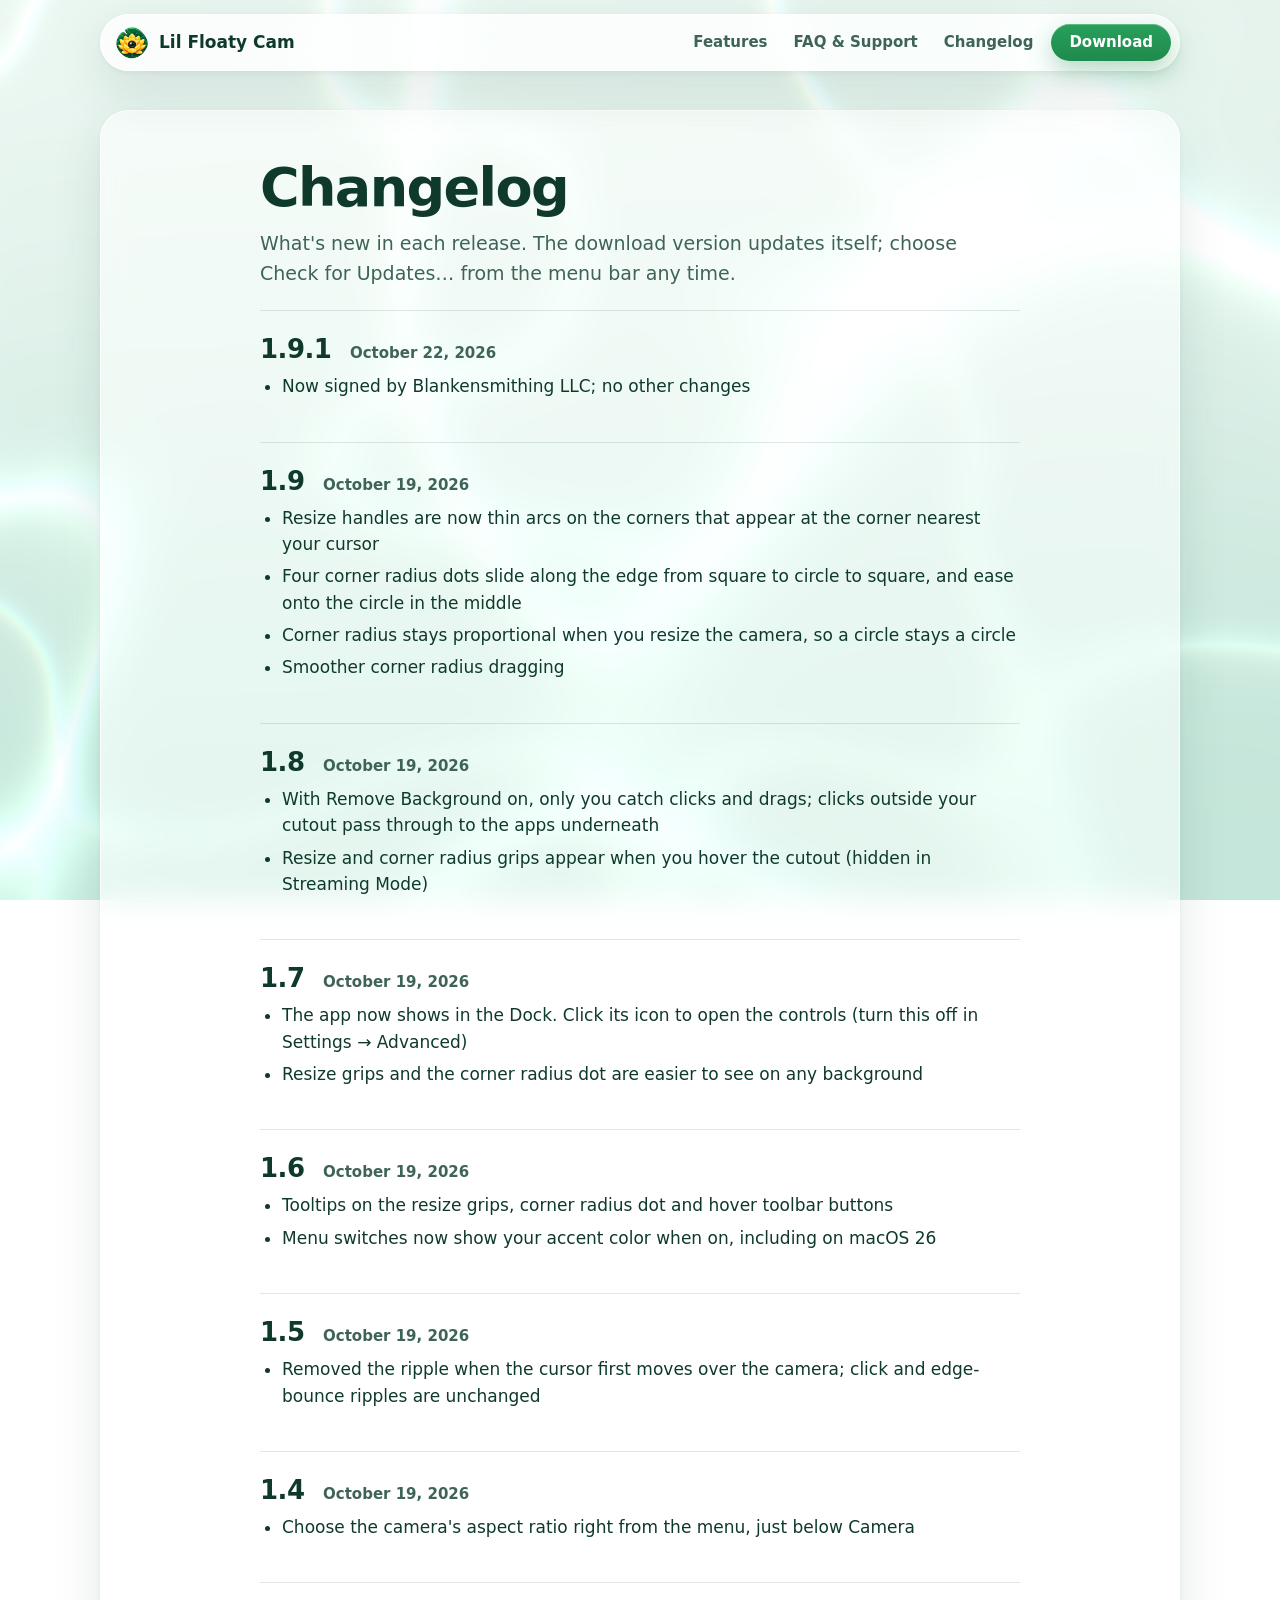
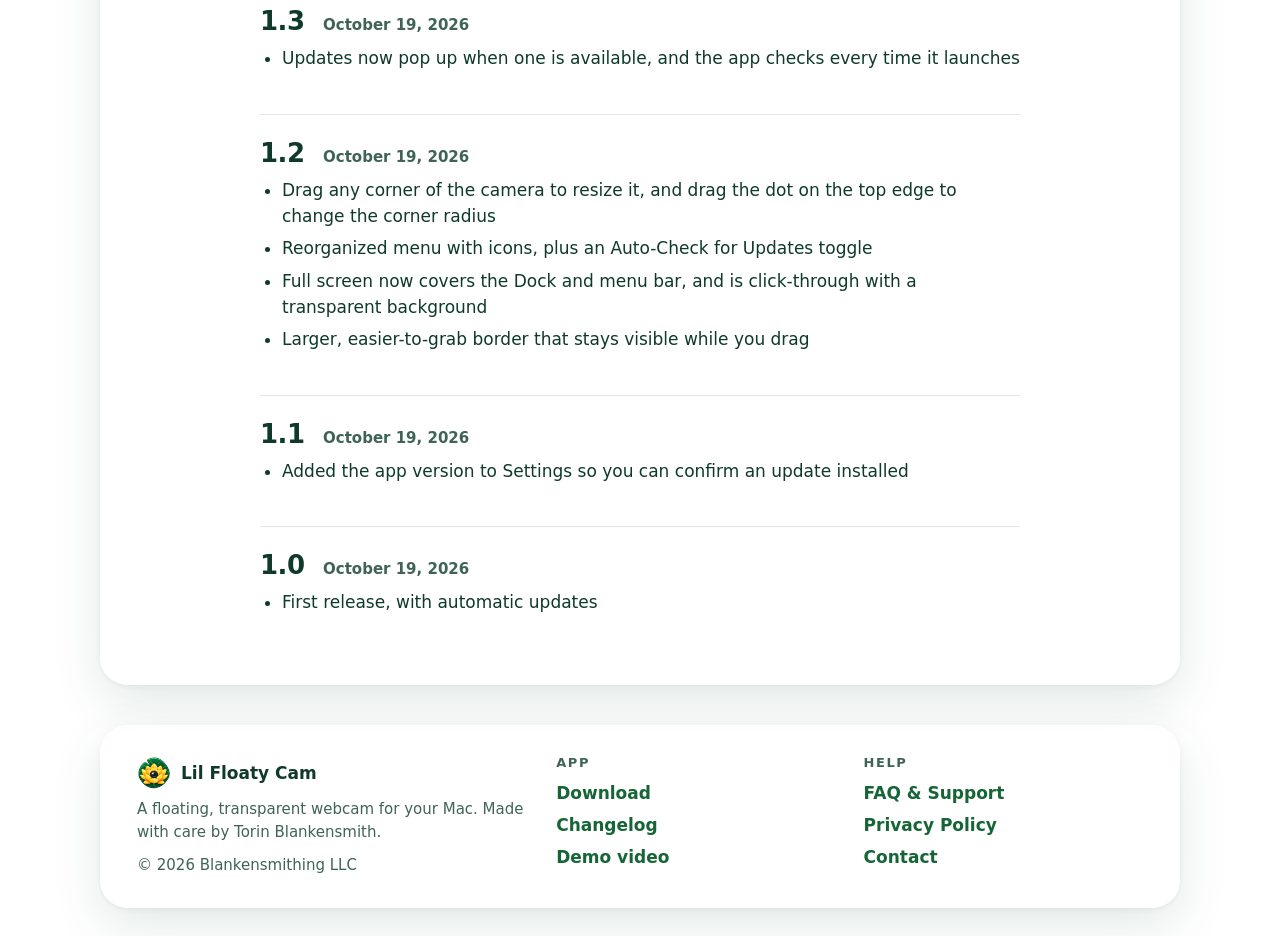
==== changelog/index.html @ 4c892b94 "Use the app icon as the favicon at every size, including a root favicon.ico" ====
<!doctype html>
<html lang="en">
<head>
<meta charset="utf-8">
<meta name="viewport" content="width=device-width, initial-scale=1, viewport-fit=cover">
<title>Changelog · Lil Floaty Cam</title>
<meta name="description" content="What's new in each Lil Floaty Cam release, the floating webcam with background removal for Mac.">
<link rel="canonical" href="https://lilfloatycam.com/changelog/">
<meta name="theme-color" content="#eef8f3">
<meta property="og:type" content="website">
<meta property="og:site_name" content="Lil Floaty Cam">
<meta property="og:title" content="Changelog · Lil Floaty Cam">
<meta property="og:description" content="What's new in each Lil Floaty Cam release, the floating webcam with background removal for Mac.">
<meta property="og:url" content="https://lilfloatycam.com/changelog/">
<meta property="og:image" content="https://lilfloatycam.com/assets/img/og.jpg">
<meta name="twitter:card" content="summary_large_image">
<link rel="icon" href="/favicon.ico" sizes="48x48">
<link rel="icon" type="image/png" sizes="32x32" href="../assets/img/favicon-32.png">
<link rel="icon" type="image/png" sizes="64x64" href="../assets/img/favicon-64.png">
<link rel="icon" type="image/png" sizes="192x192" href="../assets/img/icon-192.png">
<link rel="apple-touch-icon" href="../assets/img/apple-touch-icon.png">
<link rel="stylesheet" href="../assets/site.css">
</head>
<body>
<a class="skip" href="#main">Skip to content</a>
<header class="nav">
  <a class="brand" href="../" aria-label="Lil Floaty Cam home"><img draggable="false" src="../assets/img/icon-512.webp" alt="" width="34" height="34">Lil Floaty Cam</a>
  <nav class="nav-links" aria-label="Main">
    <a href="../#features">Features</a>
    <a href="../support/">FAQ &amp; Support</a>
    <a href="../changelog/">Changelog</a>
  </nav>
  <a class="btn btn-primary" href="https://www.patreon.com/blankensmithing/posts/lil-floaty-cam-174189269">Download</a>
</header>
<main id="main" class="content doc">
<article class="panel">
<h1>Changelog</h1>
<p class="lede">What's new in each release. The download version updates itself; choose Check for Updates… from the menu bar any time.</p>
<section><h2>1.9.1 <span>October 22, 2026</span></h2><ul><li>Now signed by Blankensmithing LLC; no other changes</li></ul></section>
<section><h2>1.9 <span>October 19, 2026</span></h2><ul><li>Resize handles are now thin arcs on the corners that appear at the corner nearest your cursor</li><li>Four corner radius dots slide along the edge from square to circle to square, and ease onto the circle in the middle</li><li>Corner radius stays proportional when you resize the camera, so a circle stays a circle</li><li>Smoother corner radius dragging</li></ul></section>
<section><h2>1.8 <span>October 19, 2026</span></h2><ul><li>With Remove Background on, only you catch clicks and drags; clicks outside your cutout pass through to the apps underneath</li><li>Resize and corner radius grips appear when you hover the cutout (hidden in Streaming Mode)</li></ul></section>
<section><h2>1.7 <span>October 19, 2026</span></h2><ul><li>The app now shows in the Dock. Click its icon to open the controls (turn this off in Settings → Advanced)</li><li>Resize grips and the corner radius dot are easier to see on any background</li></ul></section>
<section><h2>1.6 <span>October 19, 2026</span></h2><ul><li>Tooltips on the resize grips, corner radius dot and hover toolbar buttons</li><li>Menu switches now show your accent color when on, including on macOS 26</li></ul></section>
<section><h2>1.5 <span>October 19, 2026</span></h2><ul><li>Removed the ripple when the cursor first moves over the camera; click and edge-bounce ripples are unchanged</li></ul></section>
<section><h2>1.4 <span>October 19, 2026</span></h2><ul><li>Choose the camera&#x27;s aspect ratio right from the menu, just below Camera</li></ul></section>
<section><h2>1.3 <span>October 19, 2026</span></h2><ul><li>Updates now pop up when one is available, and the app checks every time it launches</li></ul></section>
<section><h2>1.2 <span>October 19, 2026</span></h2><ul><li>Drag any corner of the camera to resize it, and drag the dot on the top edge to change the corner radius</li><li>Reorganized menu with icons, plus an Auto-Check for Updates toggle</li><li>Full screen now covers the Dock and menu bar, and is click-through with a transparent background</li><li>Larger, easier-to-grab border that stays visible while you drag</li></ul></section>
<section><h2>1.1 <span>October 19, 2026</span></h2><ul><li>Added the app version to Settings so you can confirm an update installed</li></ul></section>
<section><h2>1.0 <span>October 19, 2026</span></h2><ul><li>First release, with automatic updates</li></ul></section>
</article>
</main>
<footer class="footer">
  <div class="panel footer-inner">
    <div>
      <a class="brand" href="../"><img draggable="false" src="../assets/img/icon-512.webp" alt="" width="34" height="34" loading="lazy">Lil Floaty Cam</a>
      <p>A floating, transparent webcam for your Mac. Made with care by Torin Blankensmith.</p>
      <p style="margin-top:10px">© 2026 Blankensmithing LLC</p>
    </div>
    <div>
      <h3>App</h3>
      <ul>
        <li><a href="https://www.patreon.com/blankensmithing/posts/lil-floaty-cam-174189269">Download</a></li>
        <li><a href="../changelog/">Changelog</a></li>
        <li><a href="https://www.youtube.com/watch?v=YaUiPEDGeIY">Demo video</a></li>
      </ul>
    </div>
    <div>
      <h3>Help</h3>
      <ul>
        <li><a href="../support/">FAQ &amp; Support</a></li>
        <li><a href="../privacy/">Privacy Policy</a></li>
        <li><a href="mailto:torin.blankensmith@gmail.com?subject=Lil%20Floaty%20Cam">Contact</a></li>
      </ul>
    </div>
  </div>
</footer>
<script src="../assets/water.js" defer></script>
</body>
</html>
---- assets/site.css ----
/* Lil Floaty Cam: a calm pond with lily pads. Shared by every page. */

:root {
  --ink: #0f3a2b;
  --ink-soft: #3f6457;
  --leaf: #1f8a4c;
  --leaf-deep: #156536;
  --lotus: #ffcc3d;
  --lotus-deep: #f5a524;
  --water-top: #eef8f3;
  --water-bottom: #cde9de;
  --glass: rgba(255, 255, 255, 0.58);
  --glass-strong: rgba(255, 255, 255, 0.78);
  --glass-line: rgba(255, 255, 255, 0.85);
  --shadow: 0 18px 50px rgba(18, 82, 60, 0.12), 0 2px 6px rgba(18, 82, 60, 0.06);
  --radius: 28px;
  --container: min(1080px, 100% - 40px);   /* Every block lines up to this width */
  --measure: 760px;                        /* Comfortable reading width for long text */
  --font: ui-rounded, "SF Pro Rounded", -apple-system, BlinkMacSystemFont, "Segoe UI", system-ui, sans-serif;
  color-scheme: light;
}

* { box-sizing: border-box; }

html {
  scroll-behavior: smooth;
  -webkit-text-size-adjust: 100%;
}

body {
  margin: 0;
  min-height: 100vh;
  color: var(--ink);
  font: 17px/1.55 var(--font);
  background: linear-gradient(180deg, var(--water-top), var(--water-bottom)) fixed;
  -webkit-font-smoothing: antialiased;
  overflow-x: hidden;
}

body.dragging, body.dragging * { cursor: grabbing !important; user-select: none !important; }
body.over-pad { cursor: grab; }

a { color: var(--leaf-deep); text-underline-offset: 3px; }
a:hover { color: var(--leaf); }
img { max-width: 100%; display: block; -webkit-user-drag: none; user-select: none; -webkit-touch-callout: none; }

:focus-visible { outline: 3px solid var(--lotus-deep); outline-offset: 3px; border-radius: 8px; }

.skip {
  position: absolute; left: 12px; top: -60px; z-index: 100;
  background: var(--ink); color: #fff; padding: 8px 14px; border-radius: 10px;
}
.skip:focus { top: 12px; }

/* ---------- Water layers ---------- */

.water {
  position: fixed; inset: 0; width: 100%; height: 100%;
  pointer-events: none;
}
#water-pond { z-index: 0; }
#water-surface { z-index: 60; }

#pads { position: absolute; top: 0; left: 0; width: 100%; z-index: 1; pointer-events: none; overflow: hidden; }
.pad {
  position: absolute; left: 0; top: 0;
  will-change: transform;
}
.pad img { width: 100%; height: 100%; display: block; }

.content { position: relative; z-index: 2; }

/* ---------- Nav ---------- */

.nav {
  position: fixed; top: 14px; left: 50%; transform: translateX(-50%);
  z-index: 50;
  display: flex; align-items: center; gap: 6px;
  width: var(--container);
  padding: 8px 8px 8px 14px;
  background: var(--glass-strong);
  border: 1px solid var(--glass-line);
  border-radius: 999px;
  box-shadow: var(--shadow);
  -webkit-backdrop-filter: blur(16px) saturate(1.3);
  backdrop-filter: blur(16px) saturate(1.3);
}
.brand {
  display: flex; align-items: center; gap: 10px;
  font-weight: 800; font-size: 17px; color: var(--ink); text-decoration: none;
  margin-right: auto;
}
.brand img { width: 34px; height: 34px; }
.nav-links { display: flex; gap: 2px; }
.nav-links a {
  color: var(--ink-soft); text-decoration: none; font-weight: 600; font-size: 15px;
  padding: 8px 12px; border-radius: 999px;
}
.nav-links a:hover { background: rgba(31, 138, 76, 0.1); color: var(--ink); }
.nav .btn { padding: 10px 18px; font-size: 15px; }
@media (max-width: 720px) { .nav-links { display: none; } }

/* ---------- Buttons ---------- */

.btn {
  display: inline-flex; align-items: center; justify-content: center; gap: 10px;
  padding: 16px 28px;
  border-radius: 999px;
  font: 700 18px/1.1 var(--font);
  text-decoration: none;
  border: 0; cursor: pointer;
  white-space: nowrap;
  transition: transform 0.15s ease, box-shadow 0.15s ease, background 0.15s ease;
}
.btn svg { width: 20px; height: 20px; flex: none; }
.btn-primary {
  color: #fff;
  background: linear-gradient(180deg, #27a05a, var(--leaf));
  box-shadow: 0 10px 24px rgba(31, 138, 76, 0.32), inset 0 1px 0 rgba(255, 255, 255, 0.25);
}
.btn-primary:hover { color: #fff; transform: translateY(-2px); box-shadow: 0 14px 30px rgba(31, 138, 76, 0.38), inset 0 1px 0 rgba(255, 255, 255, 0.25); }
.btn-primary:active { transform: translateY(0); }
.btn-ghost {
  color: var(--ink);
  background: var(--glass-strong);
  border: 1px solid var(--glass-line);
  box-shadow: 0 6px 18px rgba(18, 82, 60, 0.08);
}
.btn-ghost:hover { color: var(--ink); transform: translateY(-2px); }
@media (max-width: 420px) { .cta-row .btn { width: 100%; padding: 15px 20px; font-size: 17px; } .hero-card { padding-left: 18px; padding-right: 18px; } }
.price { font-weight: 600; opacity: 0.85; padding-left: 10px; border-left: 1px solid rgba(255, 255, 255, 0.45); }

/* ---------- Pages (full-height sections) ---------- */

.page {
  min-height: 100vh;
  min-height: 100svh;
  display: flex; flex-direction: column; justify-content: center; align-items: center;
  padding: 110px 20px 70px;
}
.wrap { width: min(1080px, 100%); }
.page > .panel, .page > .video { width: min(1080px, 100%); }
.panel {
  background: var(--glass);
  border: 1px solid var(--glass-line);
  border-radius: var(--radius);
  box-shadow: var(--shadow);
  -webkit-backdrop-filter: blur(14px) saturate(1.25);
  backdrop-filter: blur(14px) saturate(1.25);
}

.eyebrow {
  display: inline-block;
  font-size: 13px; font-weight: 800; letter-spacing: 0.14em; text-transform: uppercase;
  color: var(--leaf-deep);
  background: rgba(255, 255, 255, 0.82);
  border: 1px solid rgba(31, 138, 76, 0.22);
  box-shadow: 0 4px 12px rgba(18, 82, 60, 0.08);
  padding: 8px 22px 8px calc(22px + 0.14em); border-radius: 999px;
  margin: 0 0 16px;
}
h1, h2, h3, .tagline, summary { text-wrap: balance; }
p, li { text-wrap: pretty; }
h1, h2, h3 { line-height: 1.08; letter-spacing: -0.02em; margin: 0; }
h2 { font-size: clamp(34px, 5vw, 56px); font-weight: 800; }
h3 { font-size: 22px; font-weight: 750; letter-spacing: -0.01em; }
.section-head { text-align: center; max-width: 760px; margin: 0 auto 44px; }
.section-head p { font-size: 20px; color: var(--ink-soft); margin: 16px 0 0; }
.section-head .eyebrow { font-size: 13px; color: var(--leaf-deep); margin: 0 0 22px; }

/* ---------- Hero ---------- */

.hero { padding-top: 104px; gap: 34px; }
.hero-card { text-align: center; padding: 34px clamp(20px, 5vw, 56px) 30px; }
.hero .lede { text-align: left; max-width: 700px; }
.hero-icon {
  width: 112px; height: 112px; margin: 0 auto 14px;
  cursor: pointer;
  animation: bob 5s ease-in-out infinite;
  filter: drop-shadow(0 12px 16px rgba(12, 70, 48, 0.25));
  border: 0; background: none; padding: 0;
  touch-action: none;
  cursor: grab;
}
.hero-icon-spot { margin: 0 auto 14px; }
/* Once dragged out of the card, the logo floats over the window like the app's camera */
.hero-icon.floating {
  position: fixed; left: 0; top: 0; margin: 0; z-index: 55;
  animation: none;
  will-change: transform;
}
.hero-icon img { width: 100%; height: 100%; }
.hero h1 { font-size: clamp(46px, 8vw, 88px); font-weight: 850; letter-spacing: -0.035em; }
.tagline { font-size: clamp(22px, 3vw, 30px); font-weight: 700; margin: 12px 0 0; color: var(--leaf-deep); }
.lede { font-size: 19px; color: var(--ink-soft); max-width: 620px; margin: 16px auto 26px; }
.cta-row { display: flex; flex-wrap: wrap; gap: 12px; justify-content: center; }
.fine { font-size: 14px; color: var(--ink-soft); margin: 18px 0 0; }
.fine span + span::before { content: "·"; margin: 0 8px; opacity: 0.6; }

@keyframes bob {
  0%, 100% { transform: translateY(0) rotate(-2deg); }
  50% { transform: translateY(-8px) rotate(2deg); }
}

/* ---------- Video ---------- */

.video {
  position: relative;
  aspect-ratio: 16 / 9;
  border-radius: var(--radius);
  overflow: hidden;
  box-shadow: var(--shadow);
  border: 6px solid var(--glass-strong);
  background: #0f3a2b;
}
.video button, .video iframe {
  position: absolute; inset: 0; width: 100%; height: 100%; border: 0; padding: 0; margin: 0;
}
.video button { cursor: pointer; background: none; }
.video button img { width: 100%; height: 100%; object-fit: cover; }
.video .play {
  position: absolute; left: 50%; top: 50%; width: 92px; height: 92px; transform: translate(-50%, -50%);
  border-radius: 50%; display: grid; place-items: center;
  background: rgba(255, 255, 255, 0.88);
  box-shadow: 0 10px 30px rgba(0, 0, 0, 0.25);
  transition: transform 0.2s ease;
}
.video .play svg { width: 34px; height: 34px; margin-left: 6px; fill: var(--leaf); }
.video button:hover .play { transform: translate(-50%, -50%) scale(1.08); }

/* ---------- Steps ---------- */

.steps { display: grid; grid-template-columns: repeat(4, 1fr); gap: 18px; }
.step { padding: 28px 24px; }
.step-num {
  width: 46px; height: 46px; border-radius: 50%;
  display: grid; place-items: center;
  font-weight: 850; font-size: 20px; color: var(--ink);
  background: radial-gradient(circle at 35% 30%, #ffe27a, var(--lotus) 60%, var(--lotus-deep));
  margin-bottom: 18px;
  box-shadow: 0 6px 14px rgba(245, 165, 36, 0.35);
}
.step p { color: var(--ink-soft); margin: 10px 0 0; }
@media (max-width: 1060px) { .steps { grid-template-columns: repeat(2, 1fr); } }
@media (max-width: 600px) { .steps { grid-template-columns: 1fr; } }

/* ---------- Features ---------- */

.feature {
  display: grid; grid-template-columns: 1fr 1.15fr; gap: clamp(20px, 4vw, 48px); align-items: center;
  padding: clamp(22px, 3vw, 36px);
}
.feature + .feature { margin-top: 22px; }
.feature.flip > :first-child { order: 2; }
.feature figure { margin: 0; }
.feature img { border-radius: 18px; box-shadow: 0 10px 30px rgba(18, 82, 60, 0.18); width: 100%; height: auto; }
.feature p { color: var(--ink-soft); margin: 12px 0 0; }
.ticks { list-style: none; padding: 0; margin: 16px 0 0; }
.ticks li { position: relative; padding-left: 30px; margin: 9px 0; }
.ticks li::before {
  content: ""; position: absolute; left: 0; top: 4px; width: 18px; height: 18px; border-radius: 50%;
  background: var(--leaf) url("data:image/svg+xml,%3Csvg xmlns='http://www.w3.org/2000/svg' viewBox='0 0 20 20'%3E%3Cpath d='M5 10.5l3 3 7-7' fill='none' stroke='white' stroke-width='2.6' stroke-linecap='round' stroke-linejoin='round'/%3E%3C/svg%3E") center / 12px no-repeat;
}
@media (max-width: 860px) {
  .feature { grid-template-columns: 1fr; }
  .feature.flip > :first-child { order: 0; }
}


/* ---------- Use cases + story ---------- */

.chips { display: flex; flex-wrap: wrap; gap: 10px; justify-content: center; list-style: none; padding: 0; margin: 0 0 36px; }
.chips li {
  padding: 10px 18px; border-radius: 999px; font-weight: 700;
  background: var(--glass-strong); border: 1px solid var(--glass-line);
  box-shadow: 0 4px 12px rgba(18, 82, 60, 0.06);
}
.story { padding: clamp(26px, 4vw, 44px); }
.story > * { max-width: var(--measure); margin-left: auto; margin-right: auto; }
.story p { font-size: 19px; margin: 0 0 14px; }
.story .sig { display: flex; align-items: center; gap: 12px; margin-top: 22px; font-weight: 700; }
.story .sig small { display: block; font-weight: 500; color: var(--ink-soft); }
.story .sig img { width: 48px; height: 48px; }

/* ---------- Private + price ---------- */

.duo { display: grid; grid-template-columns: 1fr 1fr; gap: 22px; }
.duo .panel { padding: clamp(26px, 3.5vw, 40px); }
.duo p { color: var(--ink-soft); }
.big-price { font-size: 64px; font-weight: 850; letter-spacing: -0.03em; line-height: 1; margin: 14px 0 6px; }
.big-price small { font-size: 20px; font-weight: 700; color: var(--ink-soft); letter-spacing: 0; }
@media (max-width: 860px) { .duo { grid-template-columns: 1fr; } }

/* ---------- FAQ ---------- */

.faq { padding: 10px clamp(20px, 3vw, 36px); }
details { border-bottom: 1px solid rgba(15, 58, 43, 0.12); }
details:last-of-type { border-bottom: 0; }
summary {
  display: flex; align-items: center; gap: 14px;
  padding: 20px 0; font-weight: 750; font-size: 19px;
  cursor: pointer; list-style: none;
}
summary::-webkit-details-marker { display: none; }
summary::after {
  content: ""; margin-left: auto; flex: none;
  width: 30px; height: 30px; border-radius: 50%;
  background-color: rgba(31, 138, 76, 0.12);
  background-image: linear-gradient(var(--leaf-deep), var(--leaf-deep)), linear-gradient(var(--leaf-deep), var(--leaf-deep));
  background-size: 12px 2px, 2px 12px;
  background-position: center;
  background-repeat: no-repeat;
  transition: transform 0.2s ease;
}
details[open] > summary::after { transform: rotate(45deg); }
details > div { padding: 0 44px 20px 0; color: var(--ink-soft); }
details > div p { margin: 0 0 10px; }
.more { text-align: center; margin-top: 26px; font-weight: 700; }

/* ---------- Footer ---------- */

.footer { position: relative; z-index: 2; padding: 0 20px 28px; }
.footer-inner {
  width: min(1080px, 100%); margin: 0 auto;
  display: grid; grid-template-columns: 1.4fr 1fr 1fr; gap: 28px;
  padding: 30px clamp(22px, 3vw, 36px);
}
.footer h3 { font-size: 13px; letter-spacing: 0.12em; text-transform: uppercase; color: var(--ink-soft); margin-bottom: 10px; }
.footer ul { list-style: none; margin: 0; padding: 0; }
.footer li { margin: 6px 0; }
.footer a { text-decoration: none; font-weight: 600; }
.footer a:hover { text-decoration: underline; }
.footer .brand { margin-bottom: 8px; }
.footer p { margin: 0; color: var(--ink-soft); font-size: 15px; }
@media (max-width: 720px) { .footer-inner { grid-template-columns: 1fr 1fr; } .footer-inner > :first-child { grid-column: 1 / -1; } }

/* ---------- Document pages (FAQ, privacy, changelog) ---------- */

.doc { padding: 110px 20px 40px; }
.doc .panel { width: min(1080px, 100%); margin: 0 auto; padding: clamp(26px, 4vw, 48px); }
.doc article.panel > * { max-width: var(--measure); margin-left: auto; margin-right: auto; }
.doc h1 { font-size: clamp(36px, 6vw, 54px); font-weight: 850; letter-spacing: -0.03em; }
.doc .lede { margin: 12px 0 8px; text-align: left; max-width: none; }
.doc section { padding: 24px 0 8px; border-top: 1px solid rgba(15, 58, 43, 0.12); margin-top: 22px; }
.doc section h2 { font-size: 26px; margin-bottom: 10px; }
.doc section h2 span { font-size: 15px; font-weight: 600; color: var(--ink-soft); margin-left: 10px; letter-spacing: 0; }
.doc p { margin: 0 0 12px; }
.doc ul { margin: 0 0 12px; padding-left: 22px; }
.doc li { margin: 6px 0; }
.doc details > div { padding-right: 0; }

/* ---------- Motion preferences ---------- */

@media (prefers-reduced-motion: reduce) {
  html { scroll-behavior: auto; }
  .hero-icon { animation: none; }
  .btn, .video .play, summary::after { transition: none; }
}

/* Headings sit straight on the water: a soft halo keeps them readable when a lily pad drifts behind */
.section-head h2, .section-head p:not(.eyebrow), .more {
  text-shadow: 0 0 14px rgba(238, 248, 243, 0.95), 0 0 4px rgba(238, 248, 243, 0.9);
}
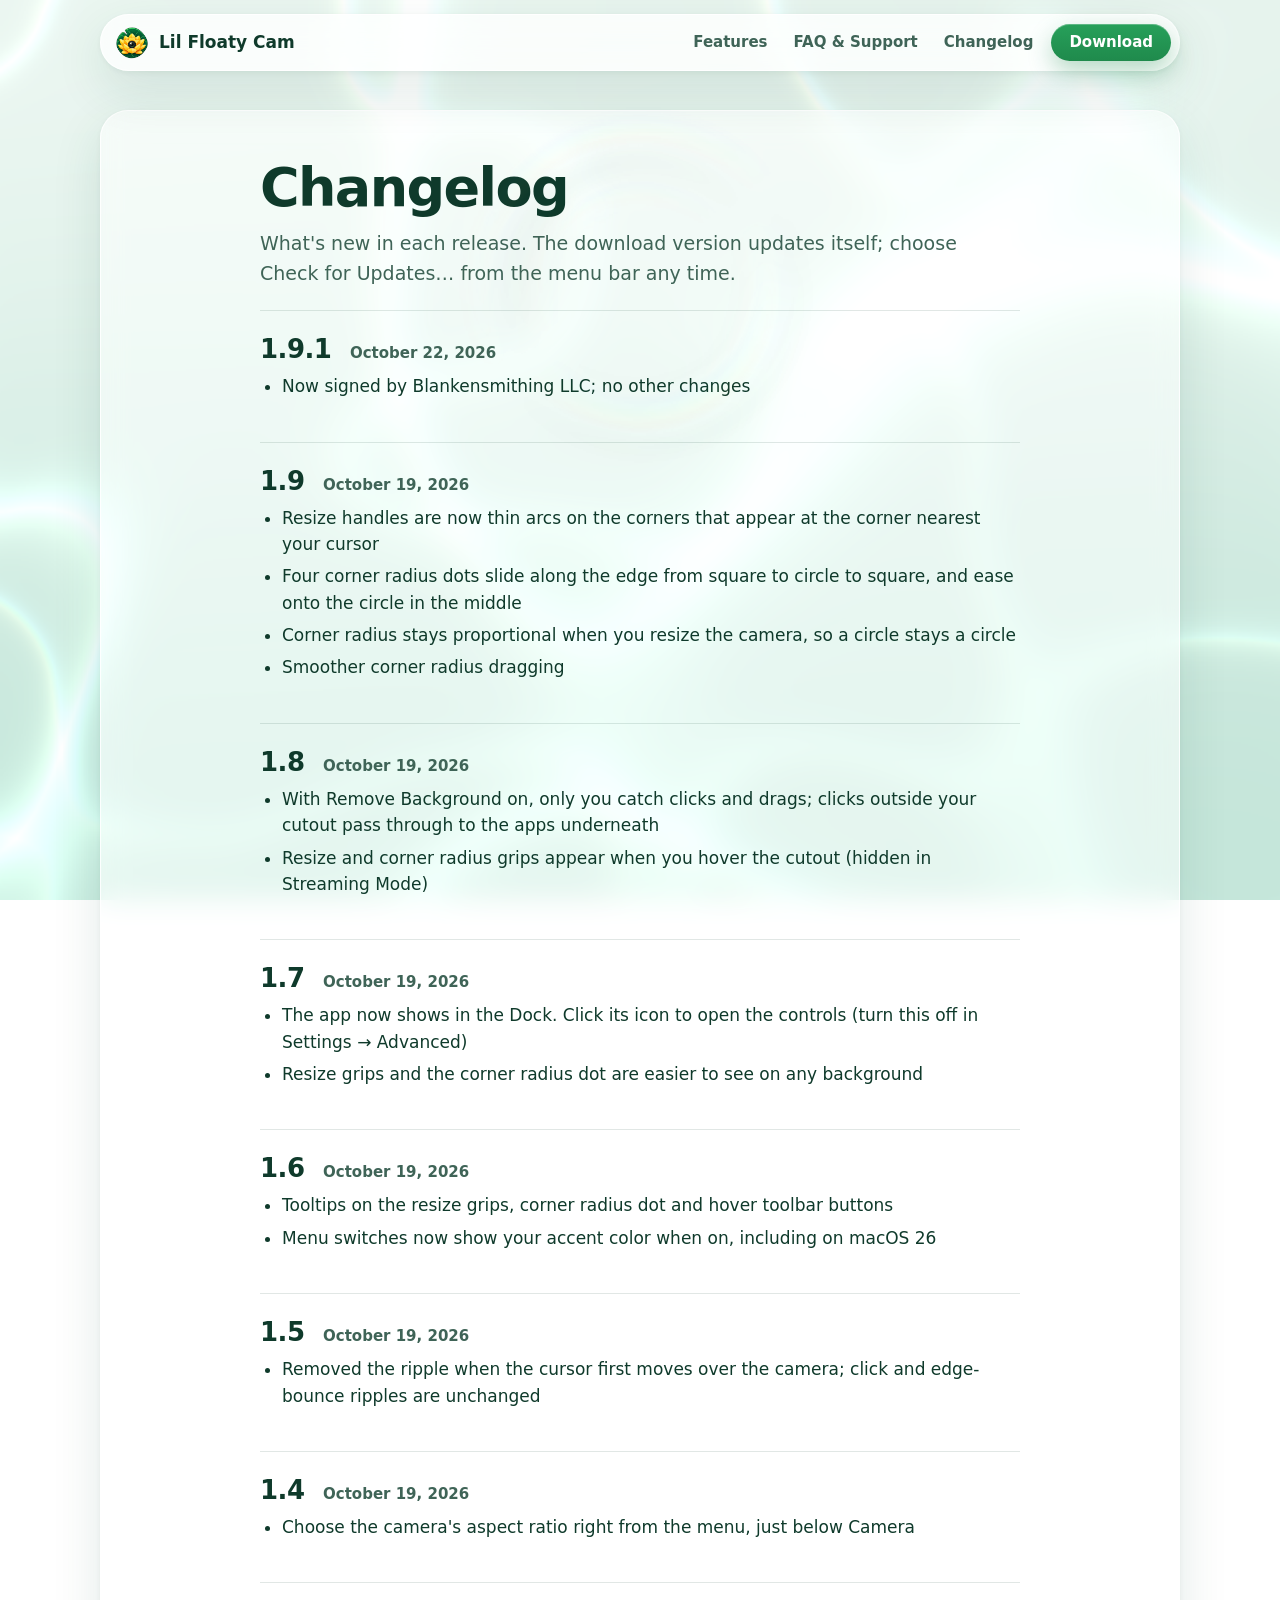
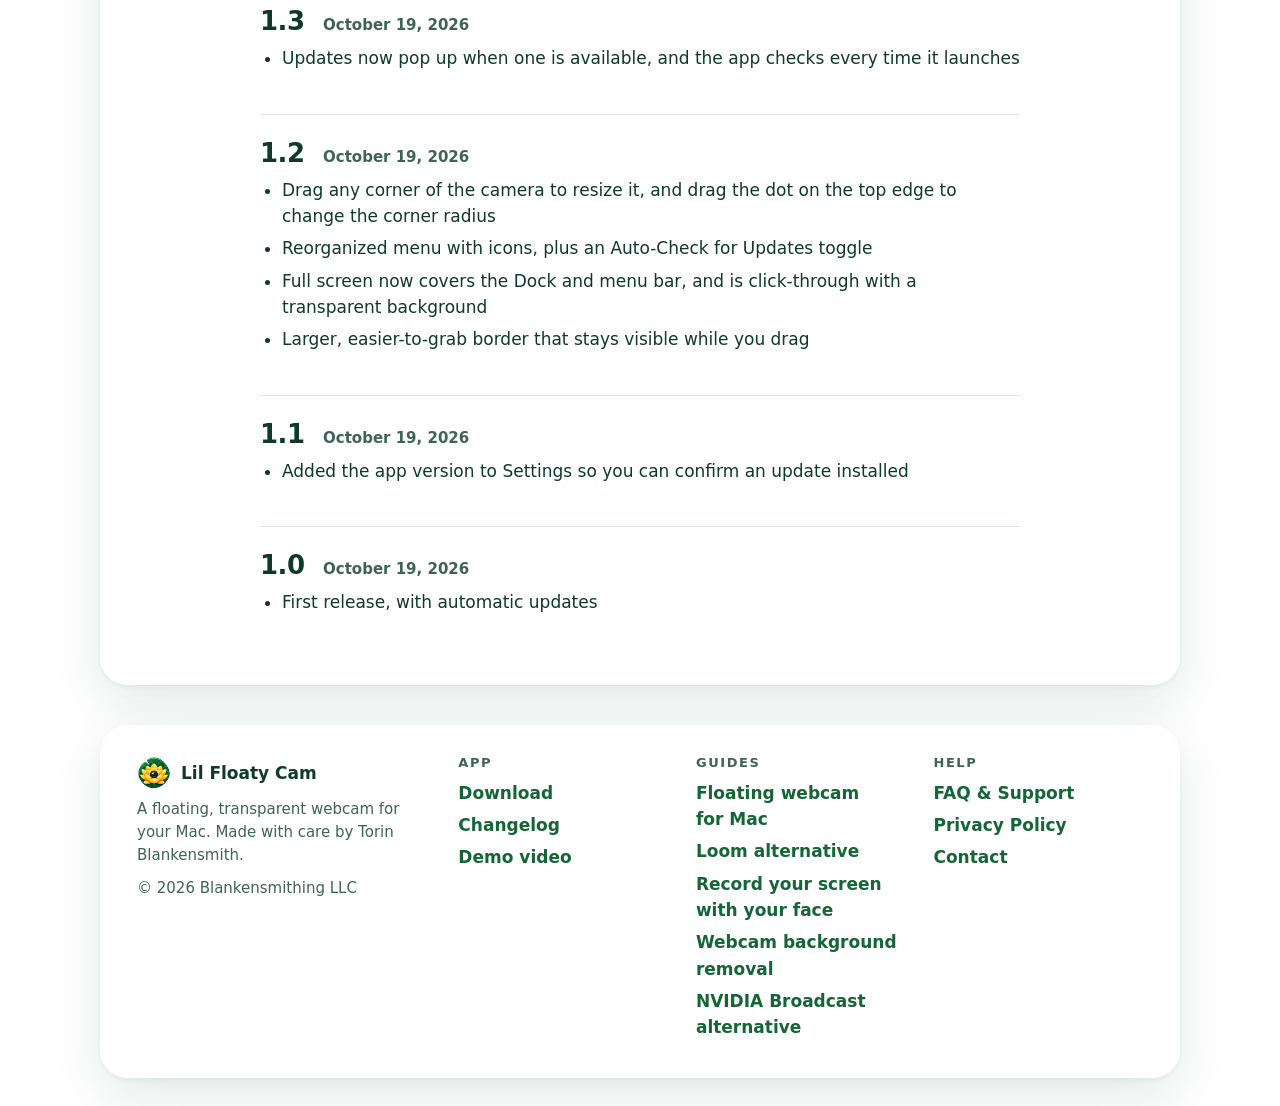
==== commit 04d7c551: "Add guide pages (floating webcam, Loom and NVIDIA Broadcast alternatives, background removal, record" ====
--- a/changelog/index.html
+++ b/changelog/index.html
@@ -65,6 +65,16 @@
       </ul>
     </div>
     <div>
+      <h3>Guides</h3>
+      <ul>
+        <li><a href="../floating-webcam-mac/">Floating webcam for Mac</a></li>
+        <li><a href="../loom-alternative-mac/">Loom alternative</a></li>
+        <li><a href="../record-screen-with-face-mac/">Record your screen with your face</a></li>
+        <li><a href="../webcam-background-removal-mac/">Webcam background removal</a></li>
+        <li><a href="../nvidia-broadcast-alternative-mac/">NVIDIA Broadcast alternative</a></li>
+      </ul>
+    </div>
+    <div>
       <h3>Help</h3>
       <ul>
         <li><a href="../support/">FAQ &amp; Support</a></li>
--- a/assets/site.css
+++ b/assets/site.css
@@ -322,7 +322,7 @@
 .footer { position: relative; z-index: 2; padding: 0 20px 28px; }
 .footer-inner {
   width: min(1080px, 100%); margin: 0 auto;
-  display: grid; grid-template-columns: 1.4fr 1fr 1fr; gap: 28px;
+  display: grid; grid-template-columns: 1.4fr 1fr 1fr 1fr; gap: 28px;
   padding: 30px clamp(22px, 3vw, 36px);
 }
 .footer h3 { font-size: 13px; letter-spacing: 0.12em; text-transform: uppercase; color: var(--ink-soft); margin-bottom: 10px; }
@@ -348,6 +348,18 @@
 .doc ul { margin: 0 0 12px; padding-left: 22px; }
 .doc li { margin: 6px 0; }
 .doc details > div { padding-right: 0; }
+.doc .eyebrow { margin: 0 0 14px; }
+.doc .doc-cta { justify-content: flex-start; margin: 22px auto 6px; }
+.doc figure { margin: 26px auto 4px; }
+.doc figure img { border-radius: 18px; box-shadow: 0 10px 30px rgba(18, 82, 60, 0.18); width: 100%; height: auto; }
+.doc ol { margin: 0 0 12px; padding-left: 24px; }
+.doc .fine { font-size: 14px; color: var(--ink-soft); }
+.table-wrap { overflow-x: auto; margin: 6px 0 10px; }
+.doc table { width: 100%; border-collapse: collapse; font-size: 16px; min-width: 520px; }
+.doc th, .doc td { text-align: left; vertical-align: top; padding: 11px 12px; border-bottom: 1px solid rgba(15, 58, 43, 0.12); }
+.doc thead th { font-size: 14px; letter-spacing: 0.04em; text-transform: uppercase; color: var(--ink-soft); }
+.doc tbody th { font-weight: 700; width: 26%; }
+.doc td:nth-child(2) { background: rgba(31, 138, 76, 0.07); }
 
 /* ---------- Motion preferences ---------- */
 
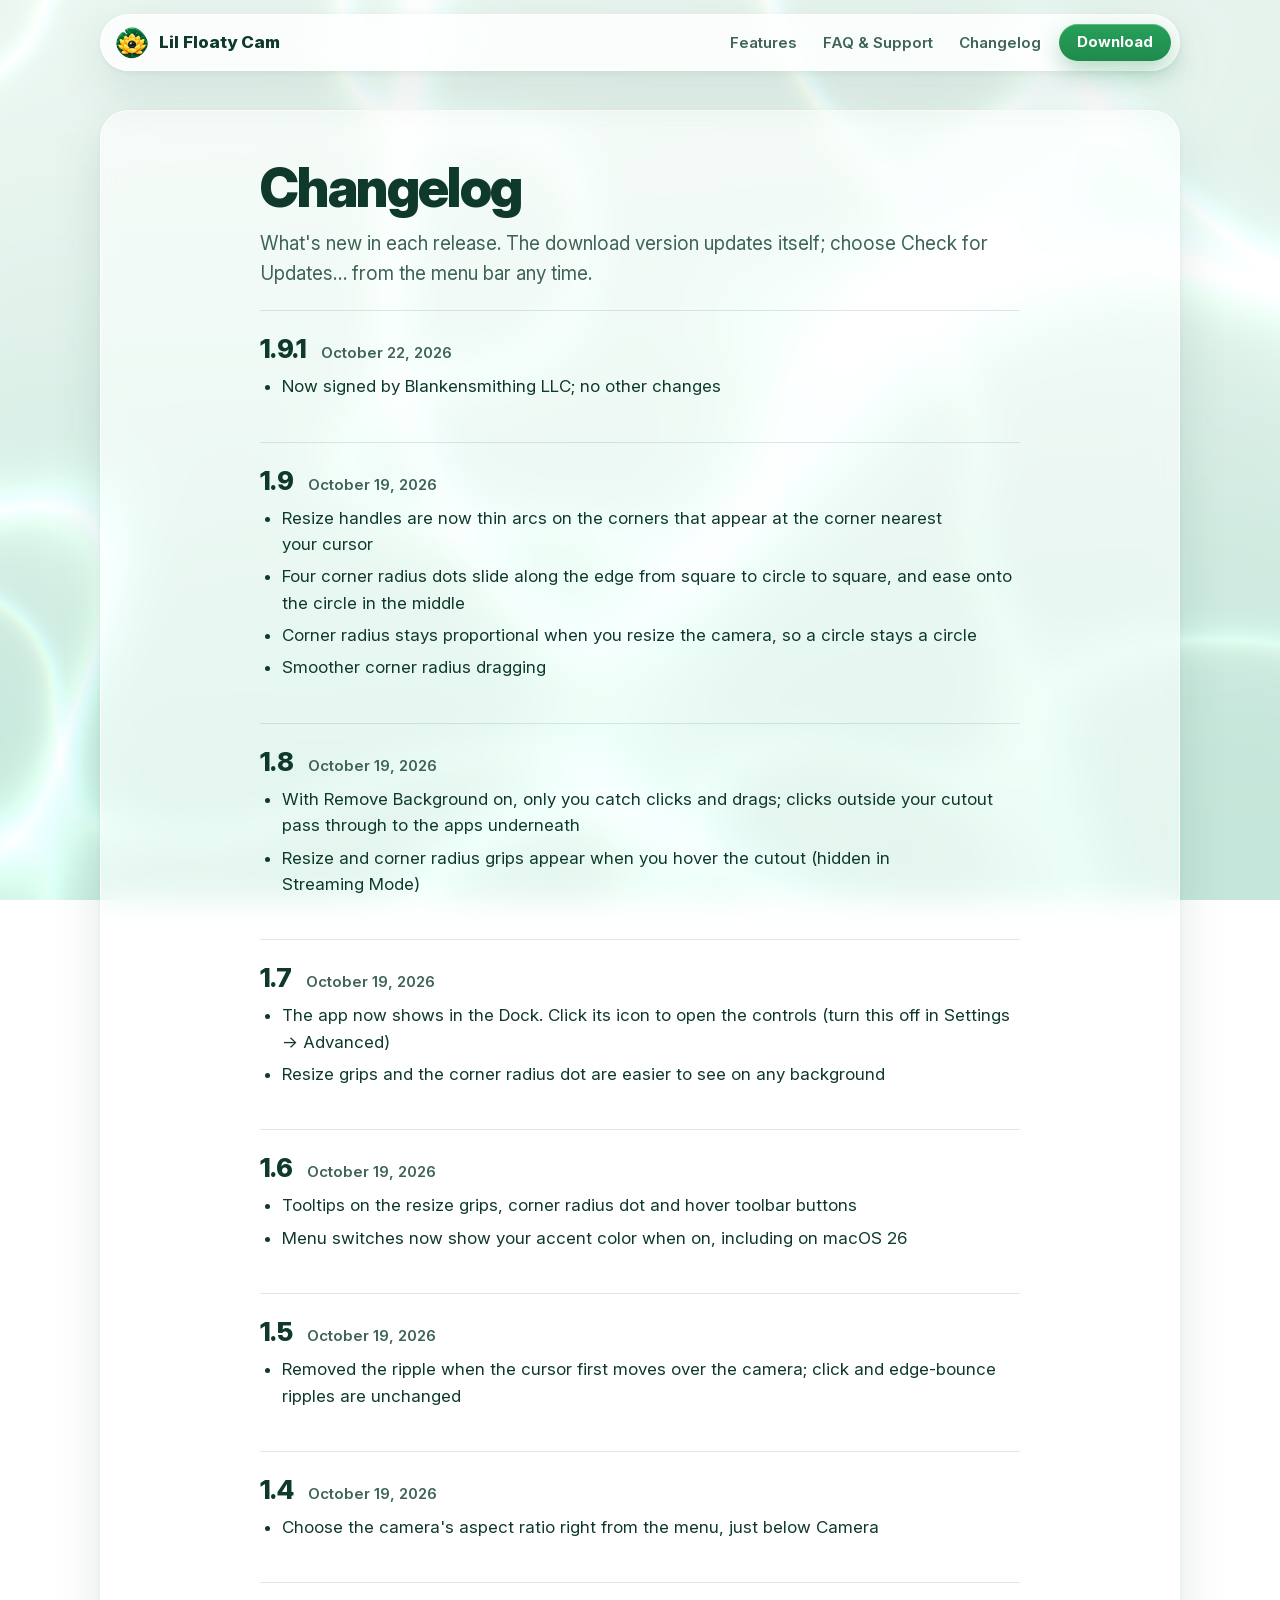
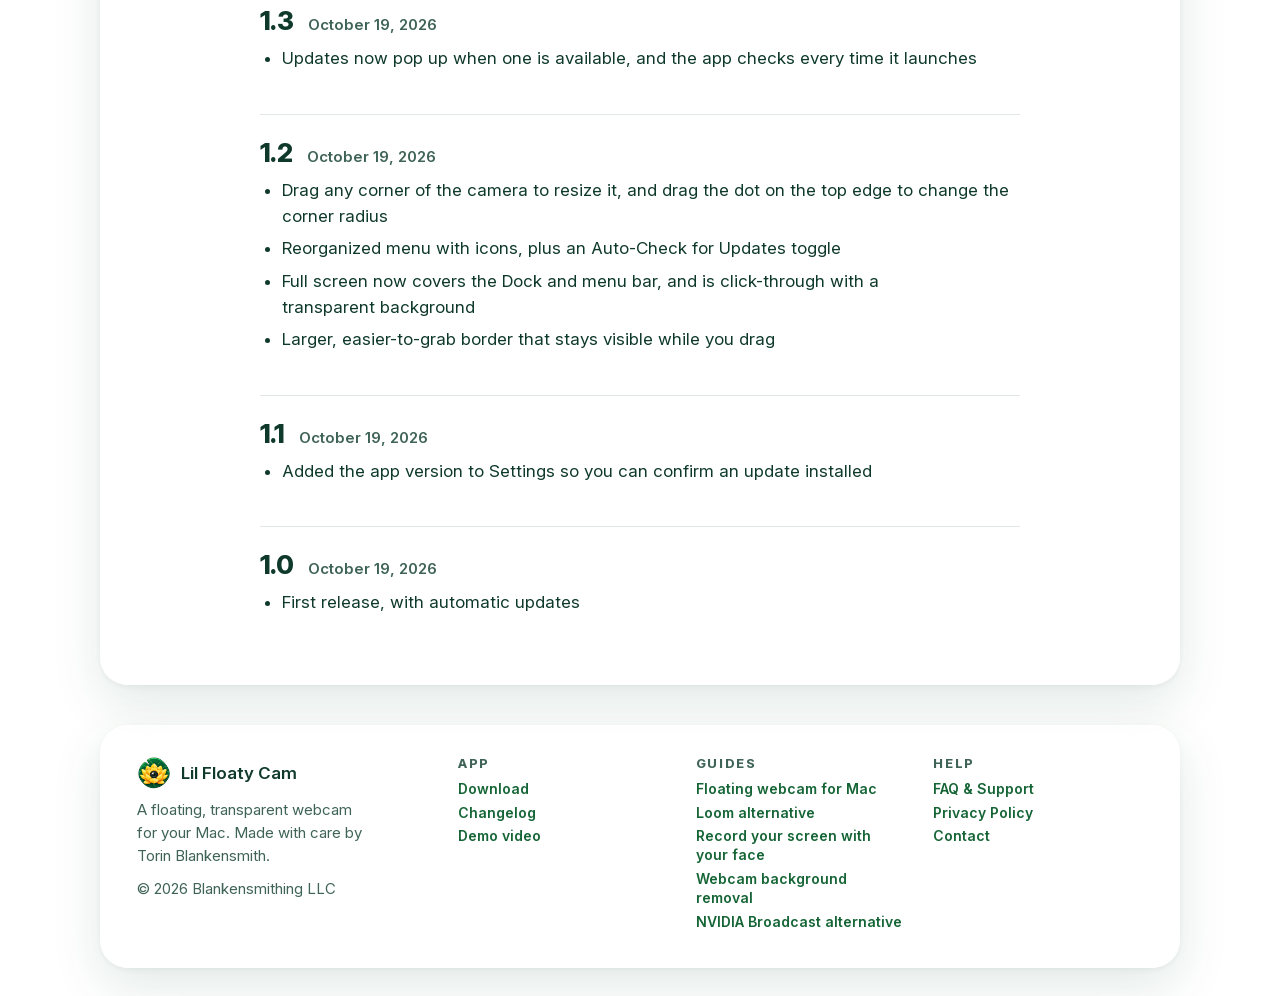
==== commit 0761faba: "Add a 48x48 favicon (Google needs a multiple of 48px)" ====
--- a/changelog/index.html
+++ b/changelog/index.html
@@ -15,6 +15,7 @@
 <meta property="og:image" content="https://lilfloatycam.com/assets/img/og.jpg">
 <meta name="twitter:card" content="summary_large_image">
 <link rel="icon" href="/favicon.ico" sizes="48x48">
+<link rel="icon" type="image/png" sizes="48x48" href="/assets/img/favicon-48.png">
 <link rel="icon" type="image/png" sizes="32x32" href="../assets/img/favicon-32.png">
 <link rel="icon" type="image/png" sizes="64x64" href="../assets/img/favicon-64.png">
 <link rel="icon" type="image/png" sizes="192x192" href="../assets/img/icon-192.png">
--- a/assets/site.css
+++ b/assets/site.css
@@ -1,4 +1,13 @@
 /* Lil Floaty Cam: a calm pond with lily pads. Shared by every page. */
+
+/* Inter (SIL OFL) is bundled so Safari, Chrome and iOS all render the same typeface */
+@font-face {
+  font-family: "Inter";
+  src: url("InterVariable.woff2") format("woff2");
+  font-weight: 100 900;
+  font-style: normal;
+  font-display: swap;
+}
 
 :root {
   --ink: #0f3a2b;
@@ -16,7 +25,7 @@
   --radius: 28px;
   --container: min(1080px, 100% - 40px);   /* Every block lines up to this width */
   --measure: 760px;                        /* Comfortable reading width for long text */
-  --font: ui-rounded, "SF Pro Rounded", -apple-system, BlinkMacSystemFont, "Segoe UI", system-ui, sans-serif;
+  --font: "Inter", -apple-system, BlinkMacSystemFont, "Segoe UI", system-ui, sans-serif;
   color-scheme: light;
 }
 
@@ -190,7 +199,7 @@
   will-change: transform;
 }
 .hero-icon img { width: 100%; height: 100%; }
-.hero h1 { font-size: clamp(46px, 8vw, 88px); font-weight: 850; letter-spacing: -0.035em; }
+.hero h1 { font-size: clamp(46px, 8vw, 88px); font-weight: 800; letter-spacing: -0.035em; }
 .tagline { font-size: clamp(22px, 3vw, 30px); font-weight: 700; margin: 12px 0 0; color: var(--leaf-deep); }
 .lede { font-size: 19px; color: var(--ink-soft); max-width: 620px; margin: 16px auto 26px; }
 .cta-row { display: flex; flex-wrap: wrap; gap: 12px; justify-content: center; }
@@ -275,9 +284,9 @@
   background: var(--glass-strong); border: 1px solid var(--glass-line);
   box-shadow: 0 4px 12px rgba(18, 82, 60, 0.06);
 }
-.story { padding: clamp(26px, 4vw, 44px); }
+.story { padding: clamp(26px, 4vw, 44px); max-width: calc(var(--measure) + 88px); margin: 0 auto; }
 .story > * { max-width: var(--measure); margin-left: auto; margin-right: auto; }
-.story p { font-size: 19px; margin: 0 0 14px; }
+.story p { font-size: 19px; margin-top: 0; margin-bottom: 14px; }
 .story .sig { display: flex; align-items: center; gap: 12px; margin-top: 22px; font-weight: 700; }
 .story .sig small { display: block; font-weight: 500; color: var(--ink-soft); }
 .story .sig img { width: 48px; height: 48px; }
@@ -317,6 +326,17 @@
 details > div p { margin: 0 0 10px; }
 .more { text-align: center; margin-top: 26px; font-weight: 700; }
 
+/* ---------- Small phones ---------- */
+@media (max-width: 600px) {
+  /* text-wrap: pretty leaves short, ragged lines on narrow screens; fill the container instead */
+  p, li { text-wrap: wrap; }
+  .story { padding: 26px 20px; }
+  .doc .panel { padding: 26px 20px; }
+  /* Smaller pills so at least two fit on each row */
+  .chips { gap: 8px; }
+  .chips li { padding: 8px 13px; font-size: 14px; }
+}
+
 /* ---------- Footer ---------- */
 
 .footer { position: relative; z-index: 2; padding: 0 20px 28px; }
@@ -327,7 +347,7 @@
 }
 .footer h3 { font-size: 13px; letter-spacing: 0.12em; text-transform: uppercase; color: var(--ink-soft); margin-bottom: 10px; }
 .footer ul { list-style: none; margin: 0; padding: 0; }
-.footer li { margin: 6px 0; }
+.footer li { margin: 5px 0; font-size: 14px; line-height: 1.35; }
 .footer a { text-decoration: none; font-weight: 600; }
 .footer a:hover { text-decoration: underline; }
 .footer .brand { margin-bottom: 8px; }
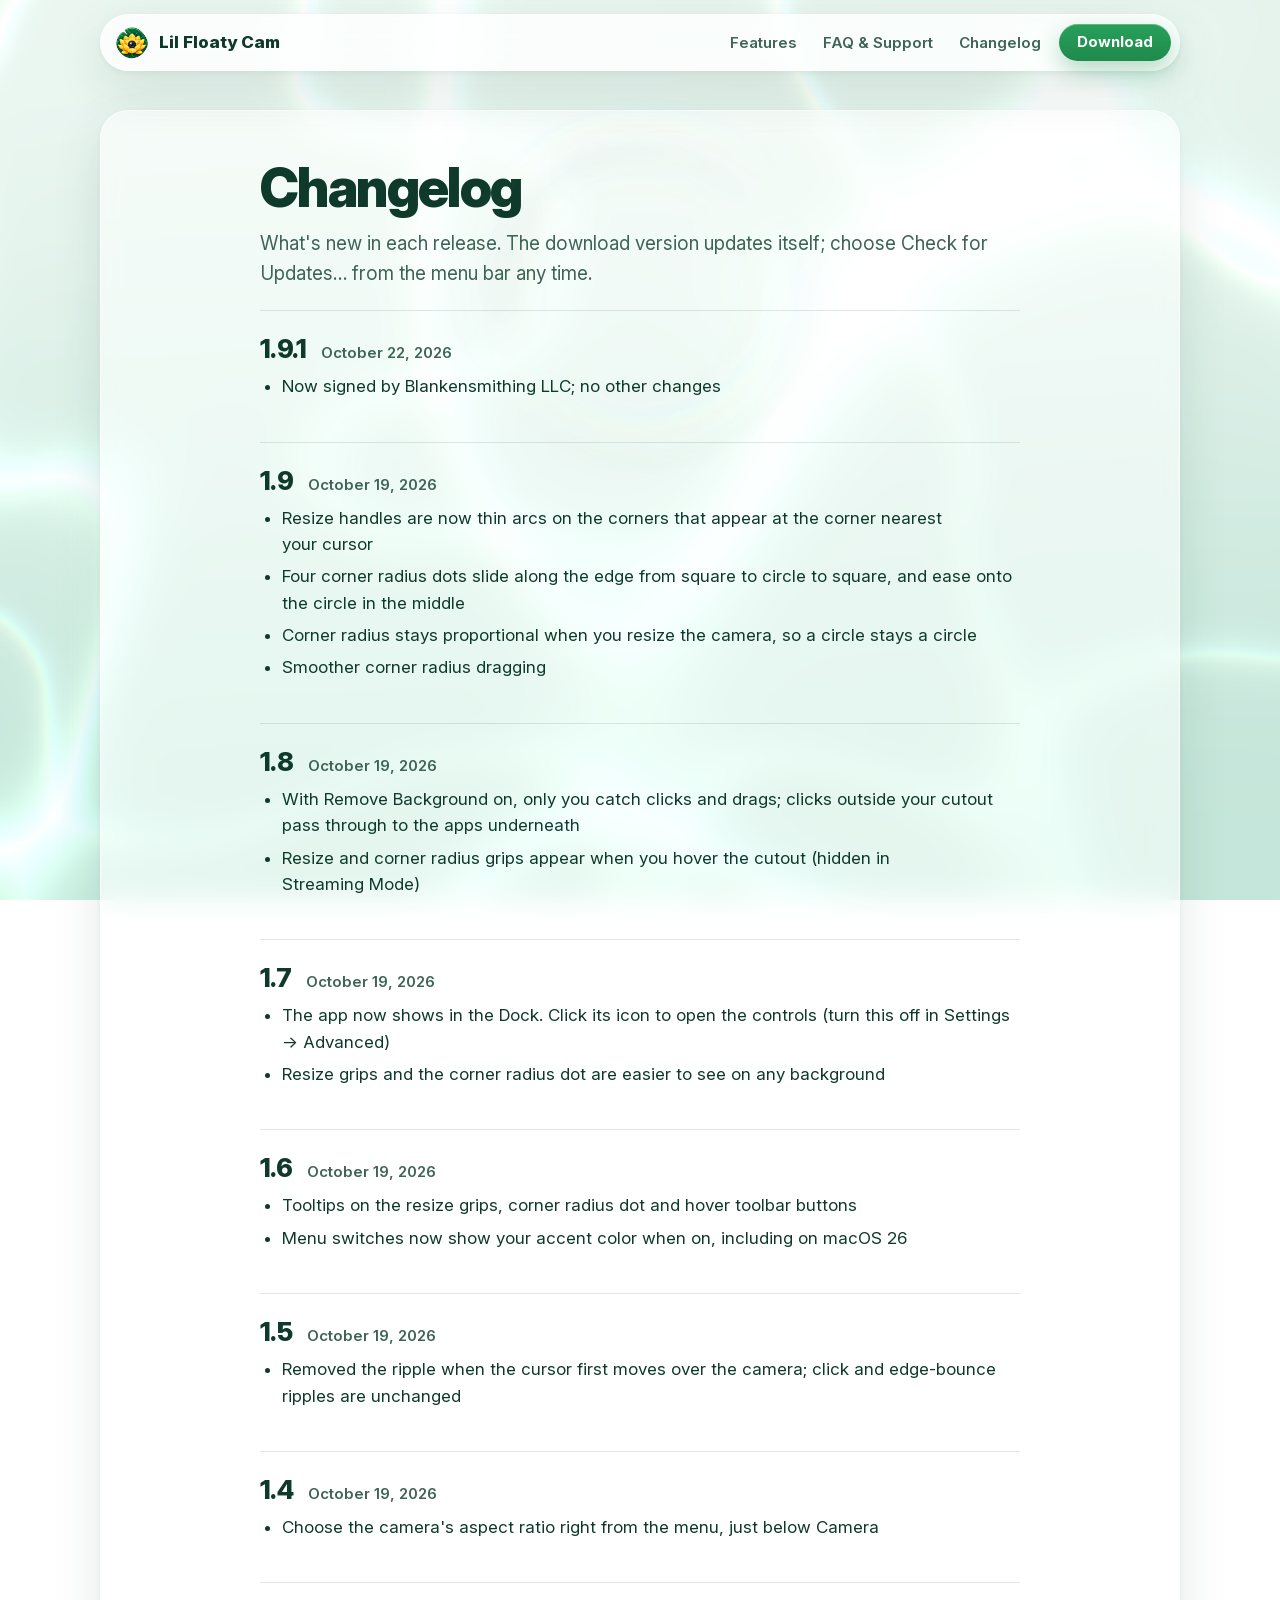
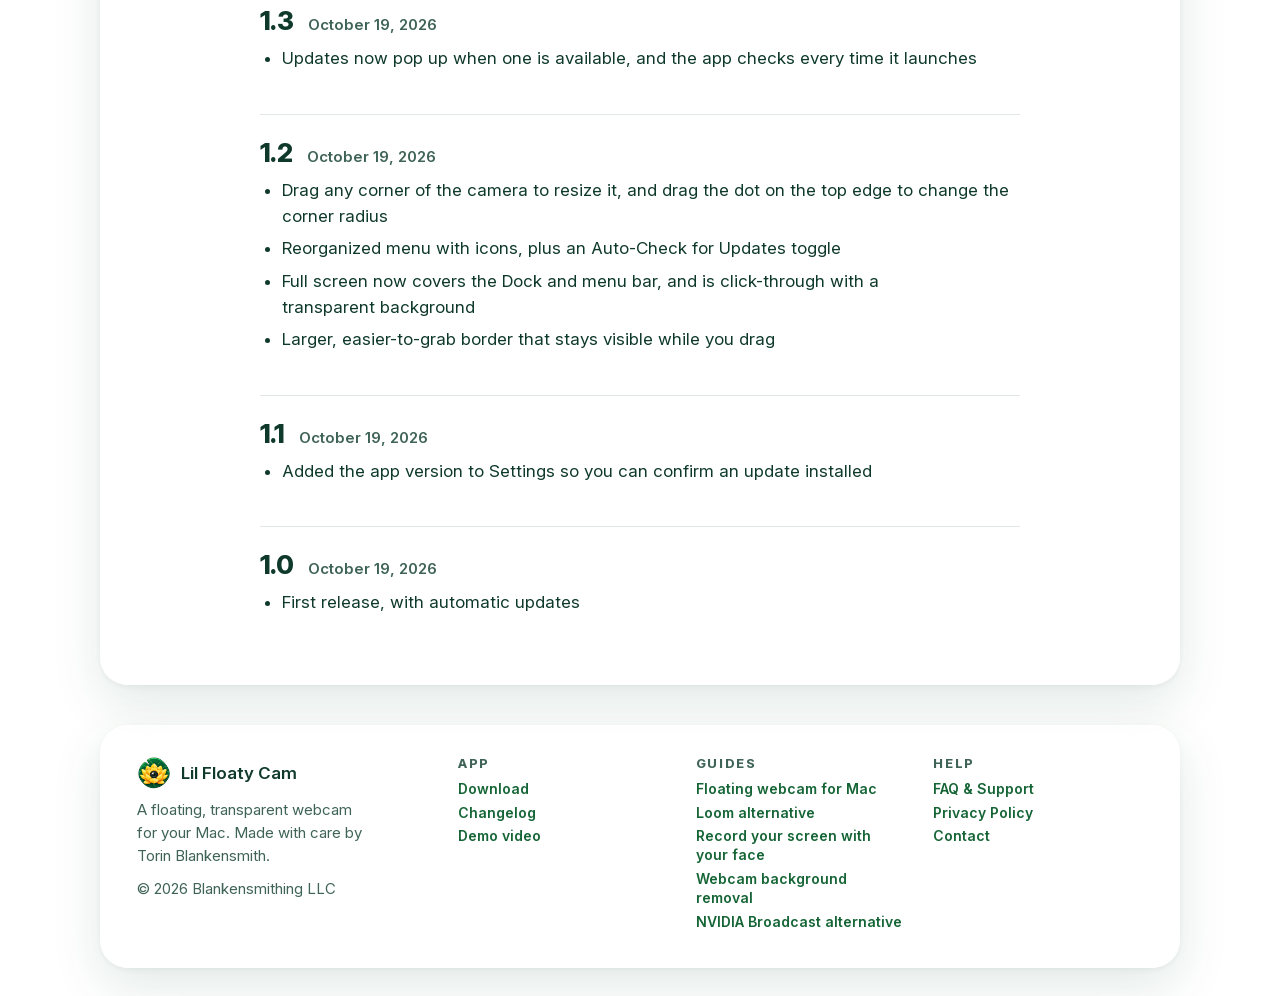
==== commit 8a38265e: "Add /demo/ video watch page, VideoObject markup, video sitemap and lastmod dates" ====
--- a/changelog/index.html
+++ b/changelog/index.html
@@ -62,7 +62,7 @@
       <ul>
         <li><a href="https://www.patreon.com/blankensmithing/posts/lil-floaty-cam-174189269">Download</a></li>
         <li><a href="../changelog/">Changelog</a></li>
-        <li><a href="https://www.youtube.com/watch?v=YaUiPEDGeIY">Demo video</a></li>
+        <li><a href="/demo/">Demo video</a></li>
       </ul>
     </div>
     <div>
--- a/assets/site.css
+++ b/assets/site.css
@@ -142,8 +142,10 @@
 /* ---------- Pages (full-height sections) ---------- */
 
 .page {
-  min-height: 100vh;
-  min-height: 100svh;
+  /* Full-screen sections, capped so very tall viewports (like Google's renderer, which
+     stretches the window to the page height) don't balloon each section */
+  min-height: min(100vh, 1200px);
+  min-height: min(100svh, 1200px);
   display: flex; flex-direction: column; justify-content: center; align-items: center;
   padding: 110px 20px 70px;
 }
@@ -361,6 +363,7 @@
 .doc article.panel > * { max-width: var(--measure); margin-left: auto; margin-right: auto; }
 .doc h1 { font-size: clamp(36px, 6vw, 54px); font-weight: 850; letter-spacing: -0.03em; }
 .doc .lede { margin: 12px 0 8px; text-align: left; max-width: none; }
+.doc .video { margin: 22px auto 18px; }
 .doc section { padding: 24px 0 8px; border-top: 1px solid rgba(15, 58, 43, 0.12); margin-top: 22px; }
 .doc section h2 { font-size: 26px; margin-bottom: 10px; }
 .doc section h2 span { font-size: 15px; font-weight: 600; color: var(--ink-soft); margin-left: 10px; letter-spacing: 0; }
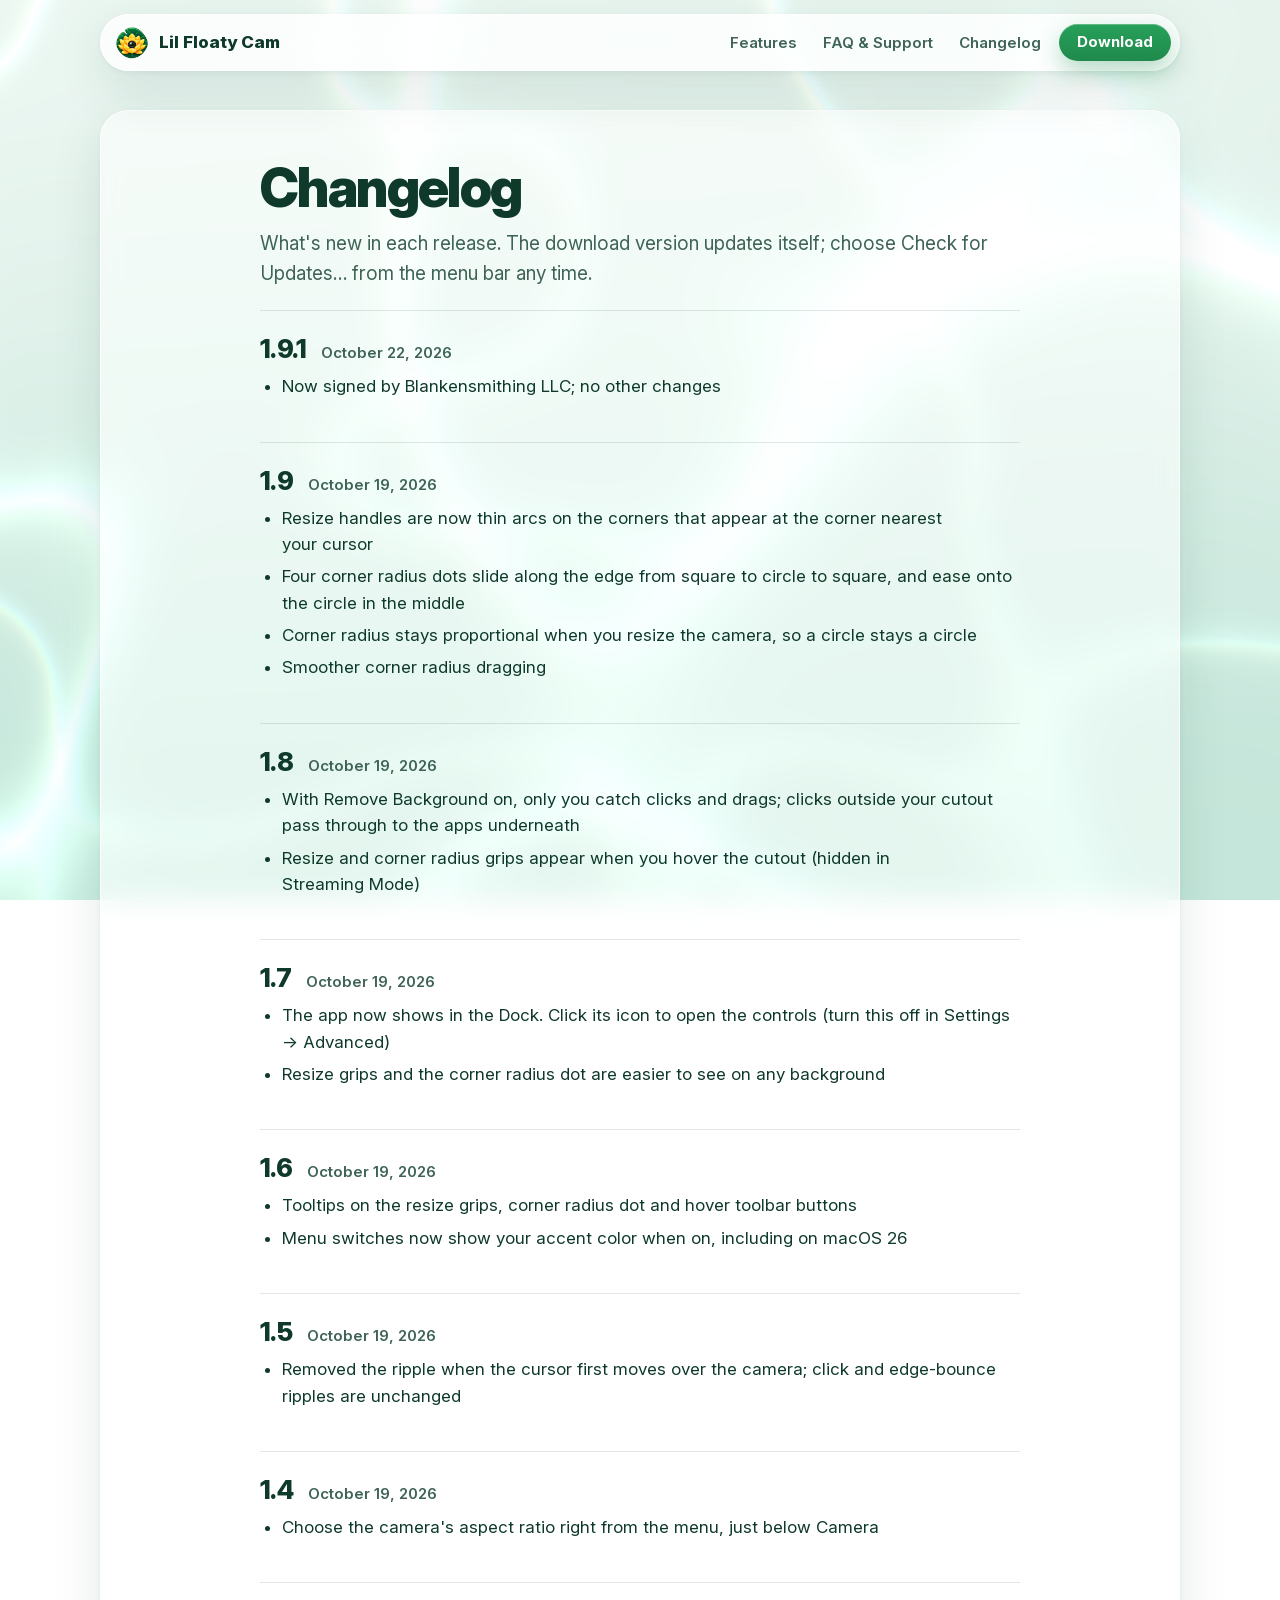
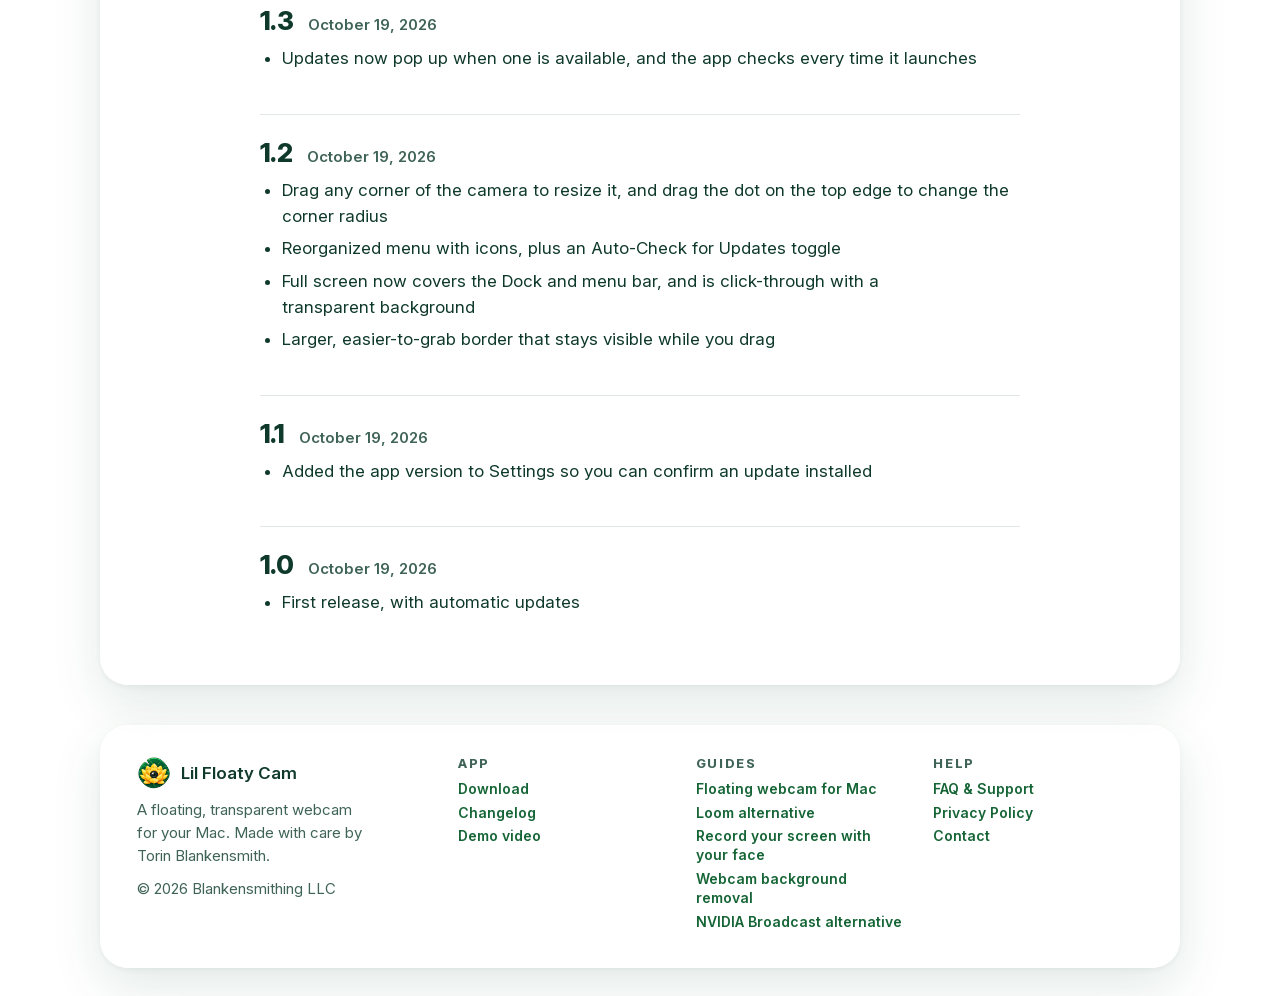
==== commit 830a7341: "Add a site-version meta tag to every page, stamped by tools/stamp-version.sh" ====
--- a/changelog/index.html
+++ b/changelog/index.html
@@ -2,6 +2,7 @@
 <html lang="en">
 <head>
 <meta charset="utf-8">
+<meta name="site-version" content="2026-11-04 17:44 UTC">
 <meta name="viewport" content="width=device-width, initial-scale=1, viewport-fit=cover">
 <title>Changelog · Lil Floaty Cam</title>
 <meta name="description" content="What's new in each Lil Floaty Cam release, the floating webcam with background removal for Mac.">
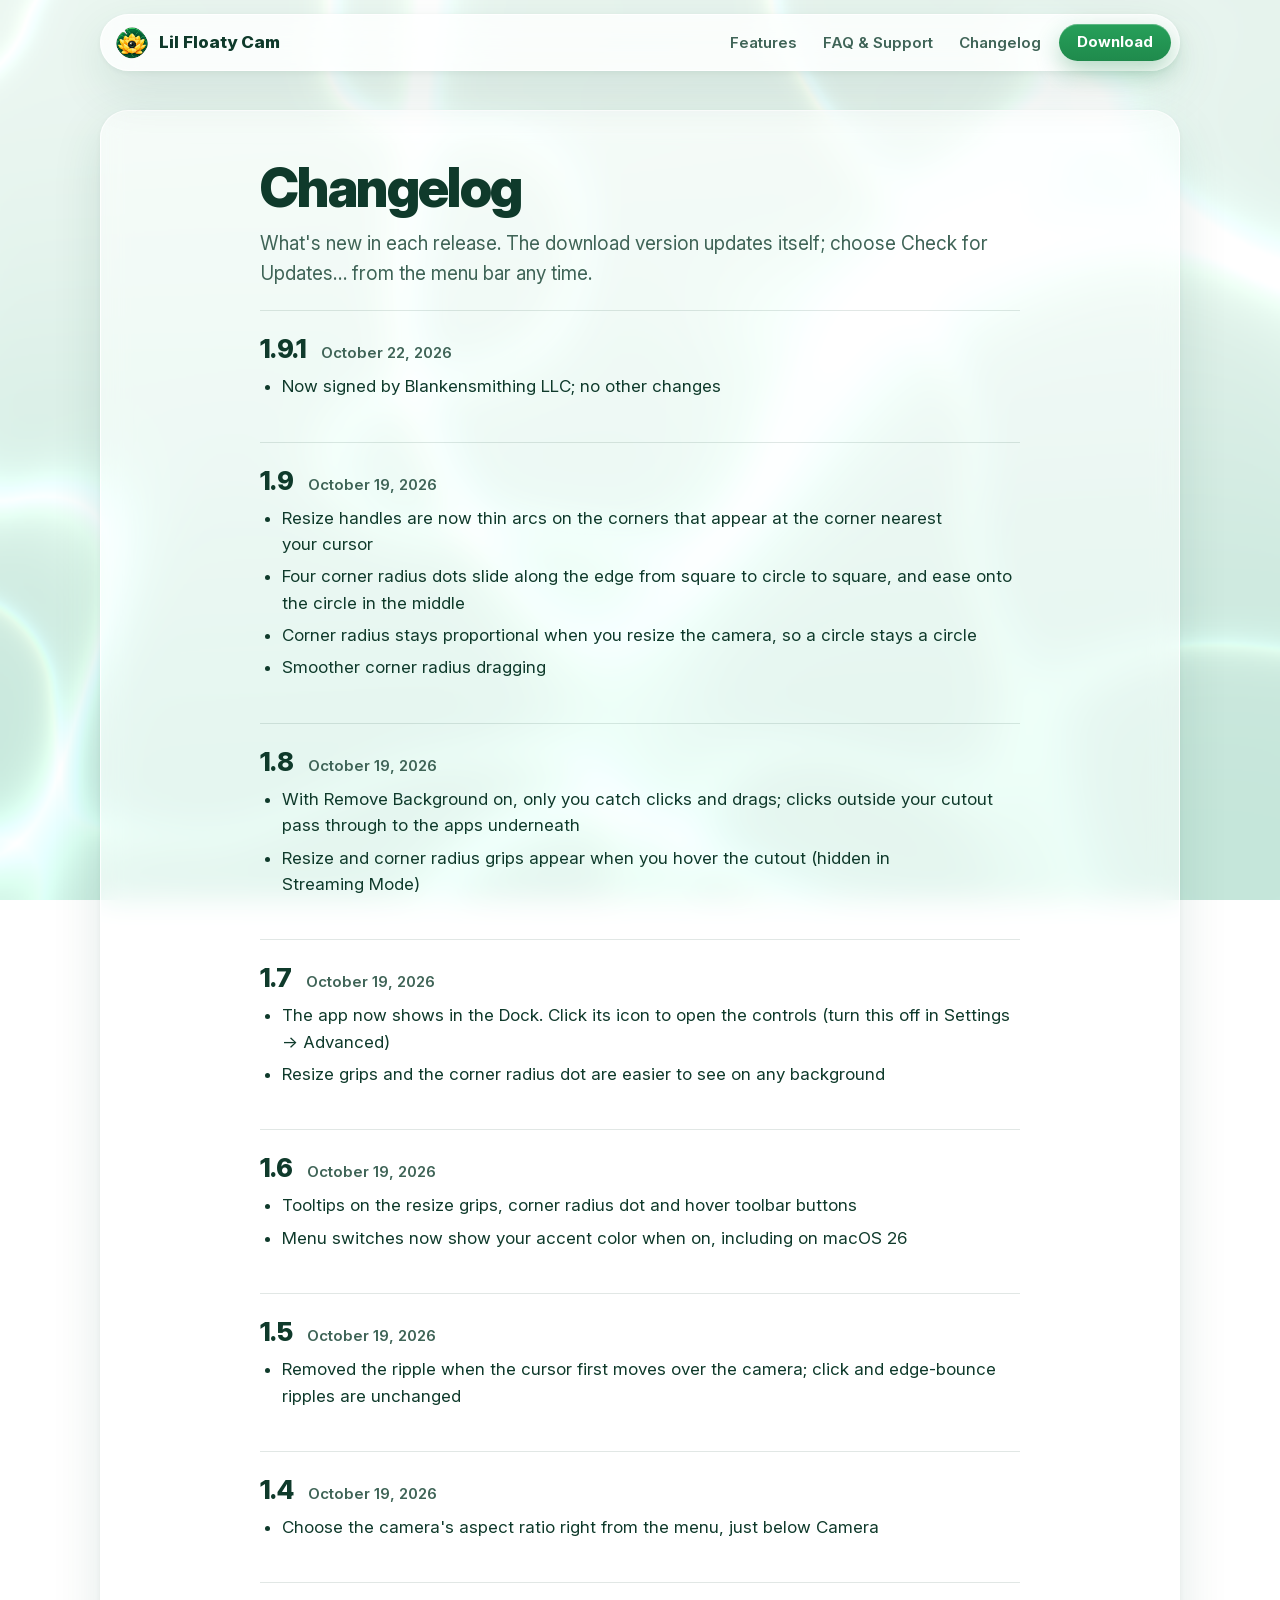
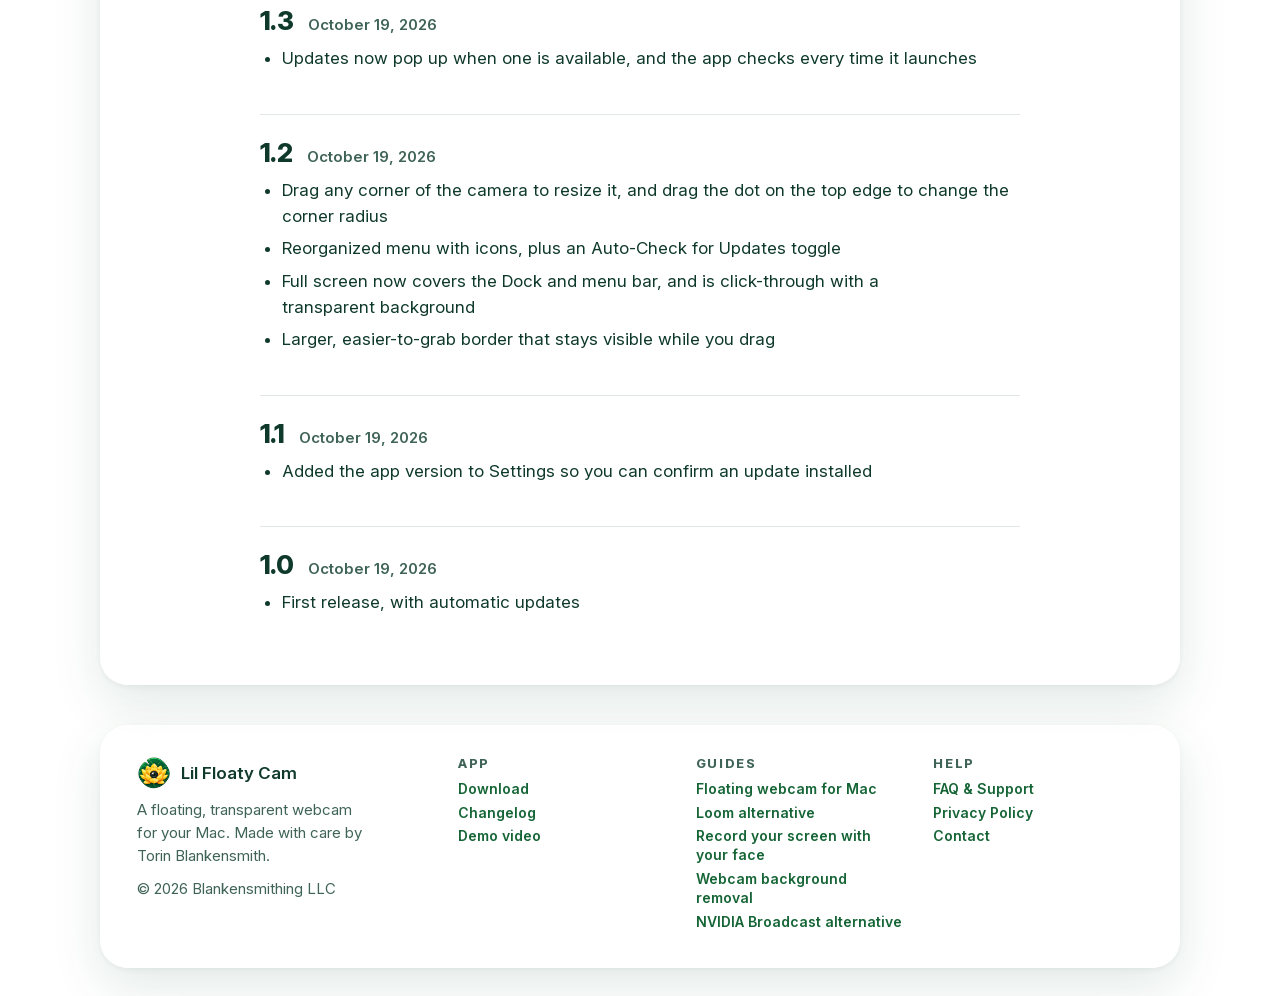
==== commit 29424633: "Demo page: say 'a quick look' instead of the video length" ====
--- a/changelog/index.html
+++ b/changelog/index.html
@@ -2,7 +2,7 @@
 <html lang="en">
 <head>
 <meta charset="utf-8">
-<meta name="site-version" content="2026-11-04 17:44 UTC">
+<meta name="site-version" content="2026-11-04 17:51 UTC">
 <meta name="viewport" content="width=device-width, initial-scale=1, viewport-fit=cover">
 <title>Changelog · Lil Floaty Cam</title>
 <meta name="description" content="What's new in each Lil Floaty Cam release, the floating webcam with background removal for Mac.">
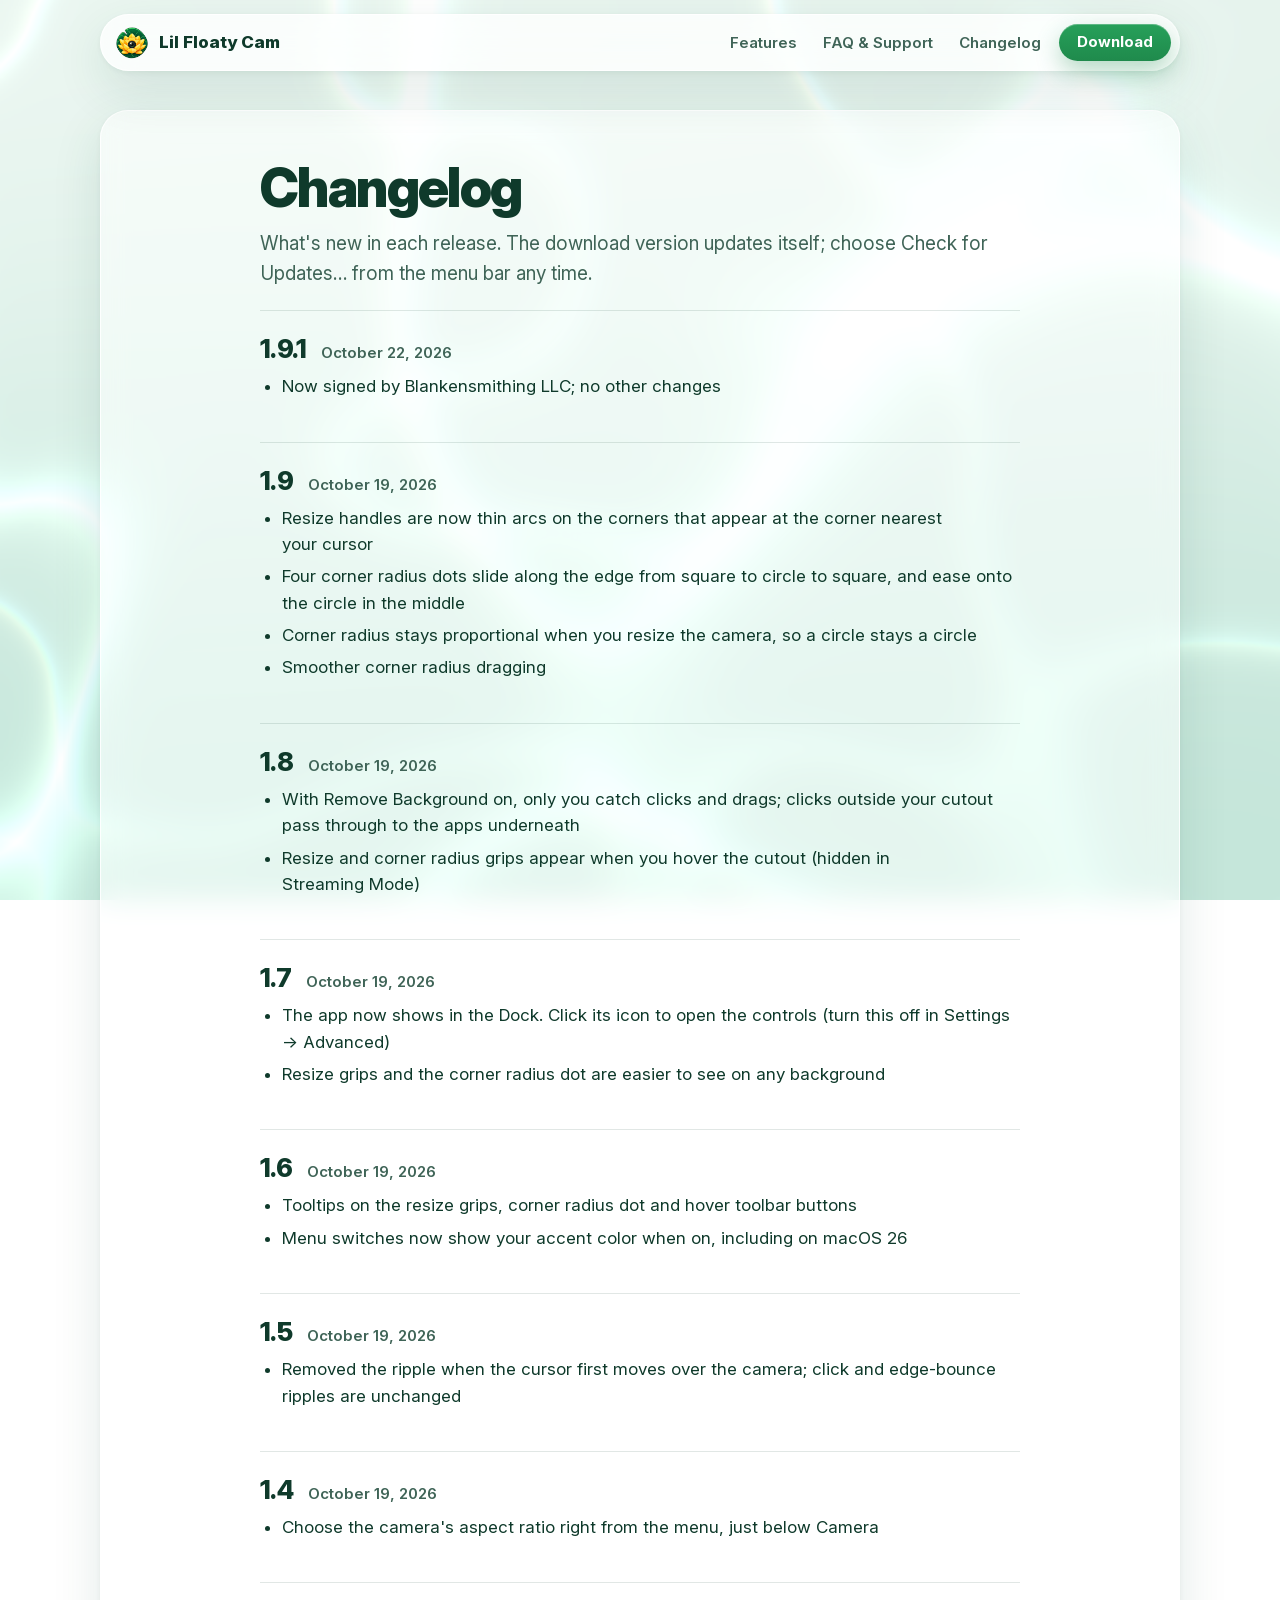
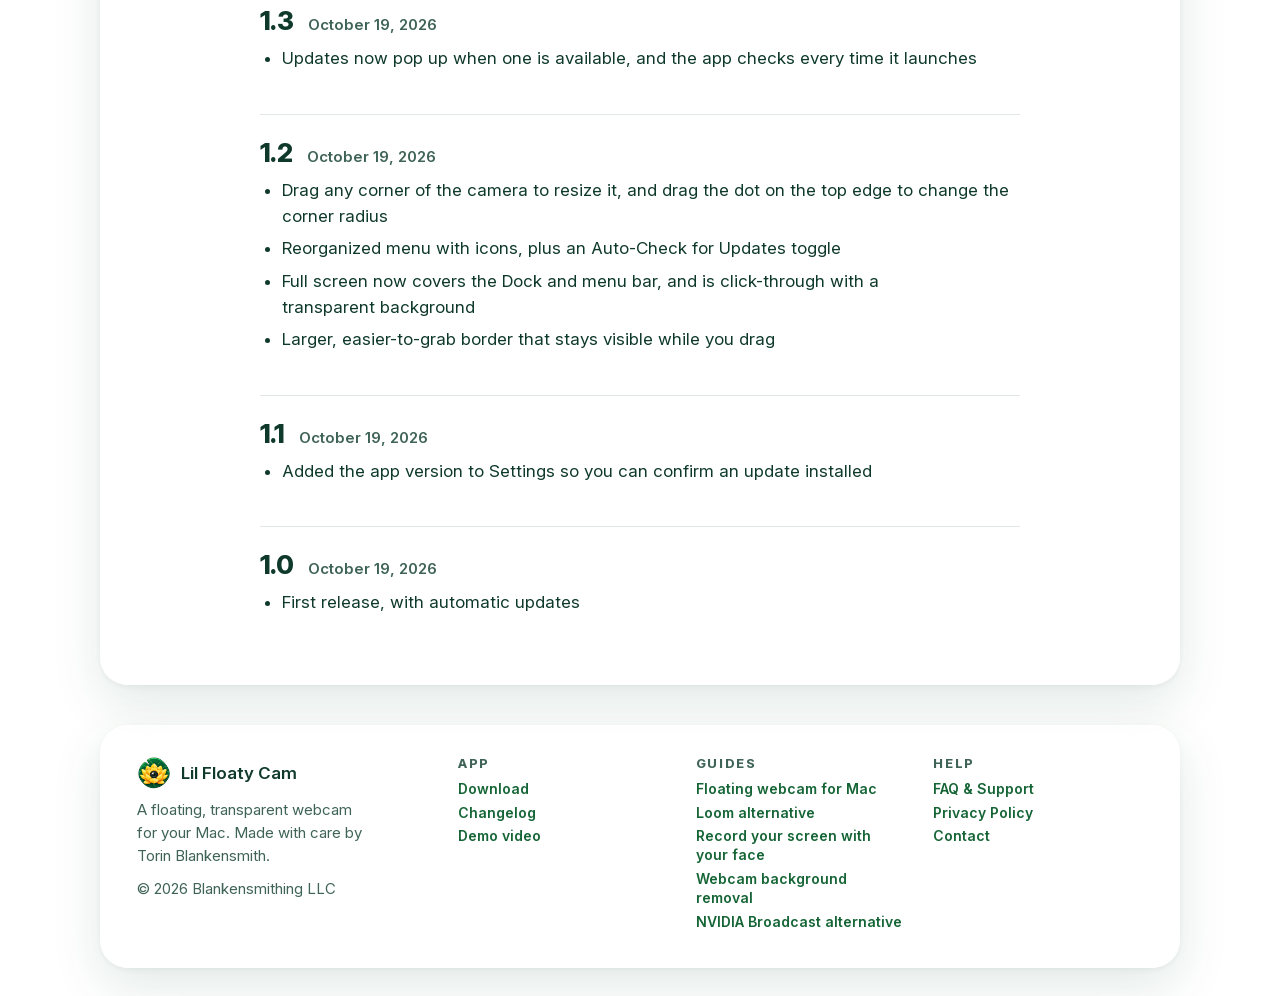
==== commit 4bf86f38: "Phones: stack Help under App in the footer; pills fill each row" ====
--- a/changelog/index.html
+++ b/changelog/index.html
@@ -2,7 +2,7 @@
 <html lang="en">
 <head>
 <meta charset="utf-8">
-<meta name="site-version" content="2026-11-04 17:51 UTC">
+<meta name="site-version" content="2026-11-04 17:55 UTC">
 <meta name="viewport" content="width=device-width, initial-scale=1, viewport-fit=cover">
 <title>Changelog · Lil Floaty Cam</title>
 <meta name="description" content="What's new in each Lil Floaty Cam release, the floating webcam with background removal for Mac.">
--- a/assets/site.css
+++ b/assets/site.css
@@ -334,10 +334,11 @@
   p, li { text-wrap: wrap; }
   .story { padding: 26px 20px; }
   .doc .panel { padding: 26px 20px; }
-  /* Smaller pills so at least two fit on each row */
+  /* Pills grow to fill each row, so the block lines up with the panels around it */
   .chips { gap: 8px; }
-  .chips li { padding: 8px 13px; font-size: 14px; }
-}
+  .chips li { flex: 1 1 auto; text-align: center; padding: 11px 14px; font-size: 15px; }
+}
+@media (max-width: 400px) { .chips li { padding: 10px 10px; font-size: 14px; } }
 
 /* ---------- Footer ---------- */
 
@@ -354,7 +355,14 @@
 .footer a:hover { text-decoration: underline; }
 .footer .brand { margin-bottom: 8px; }
 .footer p { margin: 0; color: var(--ink-soft); font-size: 15px; }
-@media (max-width: 720px) { .footer-inner { grid-template-columns: 1fr 1fr; } .footer-inner > :first-child { grid-column: 1 / -1; } }
+@media (max-width: 720px) {
+  /* Brand across the top; App with Help stacked under it on the left, Guides on the right */
+  .footer-inner { grid-template-columns: 1fr 1fr; grid-template-areas: "brand brand" "app guides" "help guides"; grid-template-rows: auto auto 1fr; }
+  .footer-inner > :nth-child(1) { grid-area: brand; }
+  .footer-inner > :nth-child(2) { grid-area: app; }
+  .footer-inner > :nth-child(3) { grid-area: guides; }
+  .footer-inner > :nth-child(4) { grid-area: help; }
+}
 
 /* ---------- Document pages (FAQ, privacy, changelog) ---------- */
 
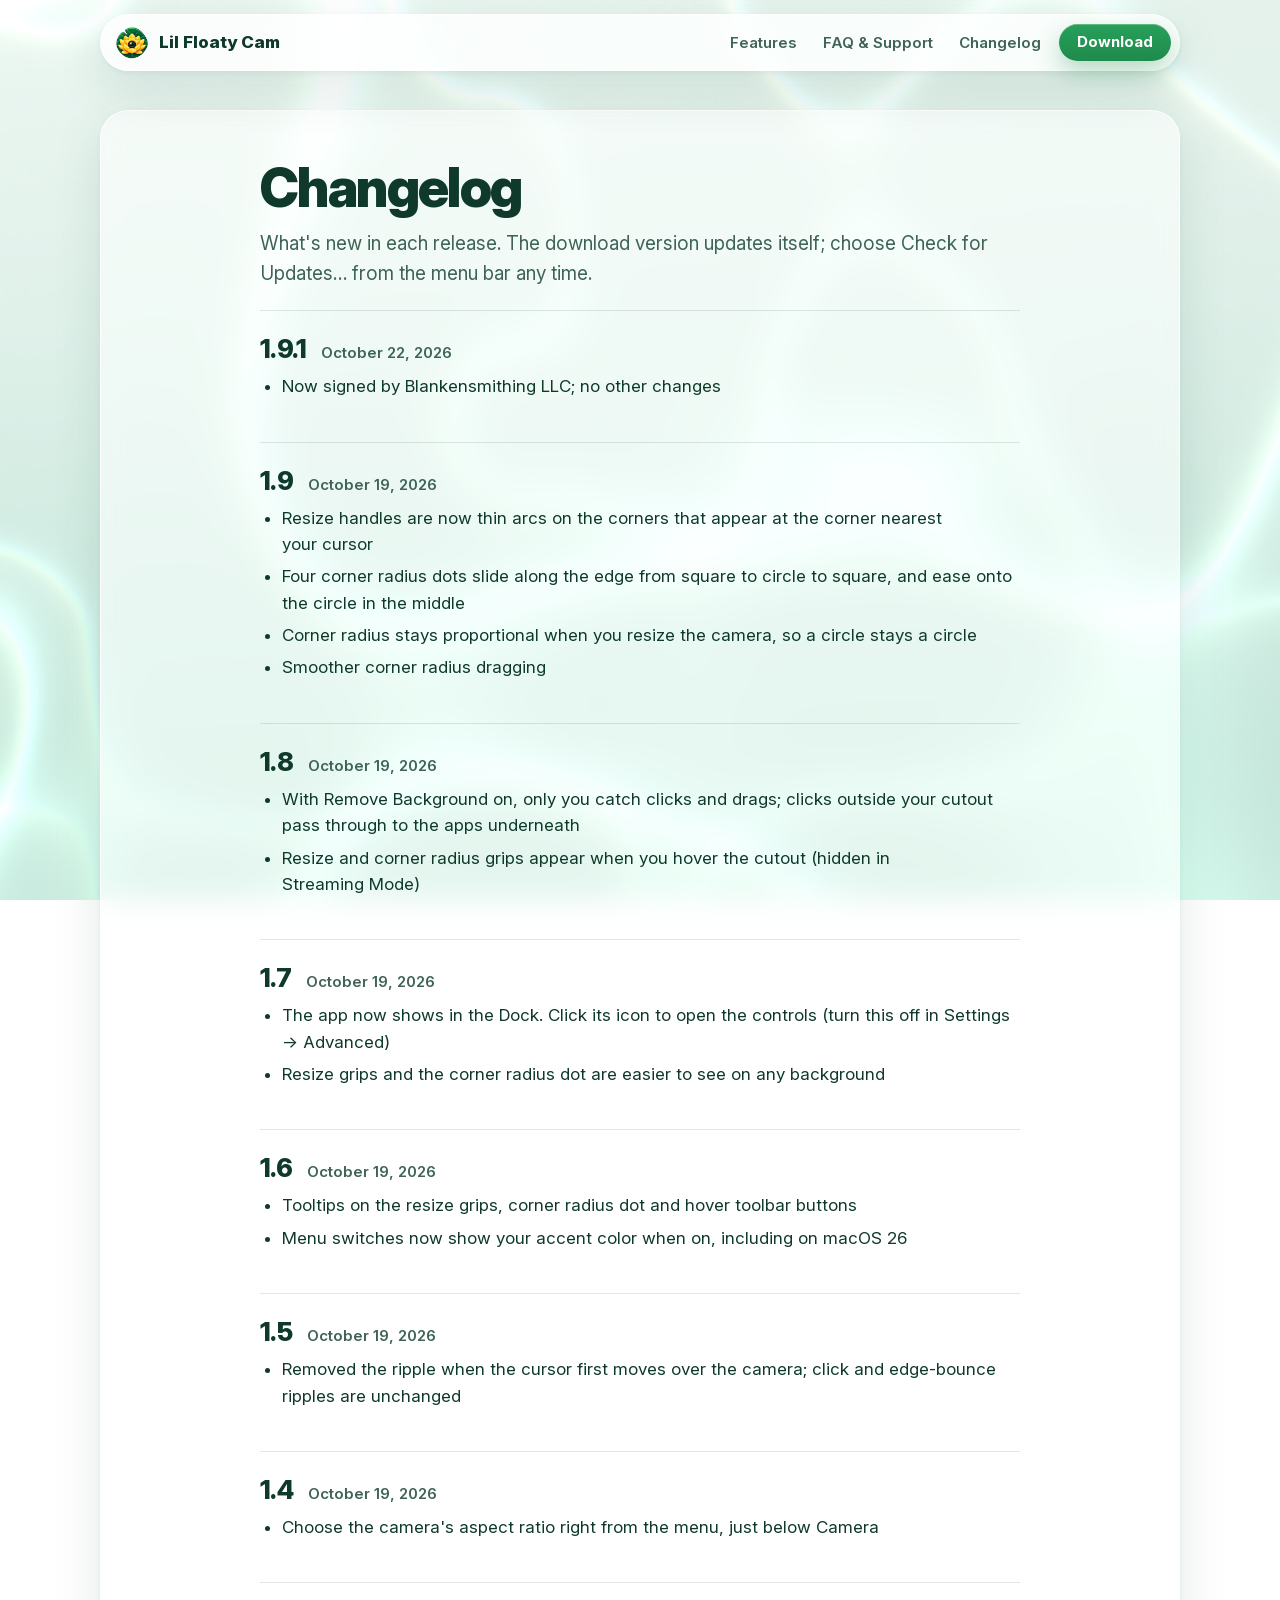
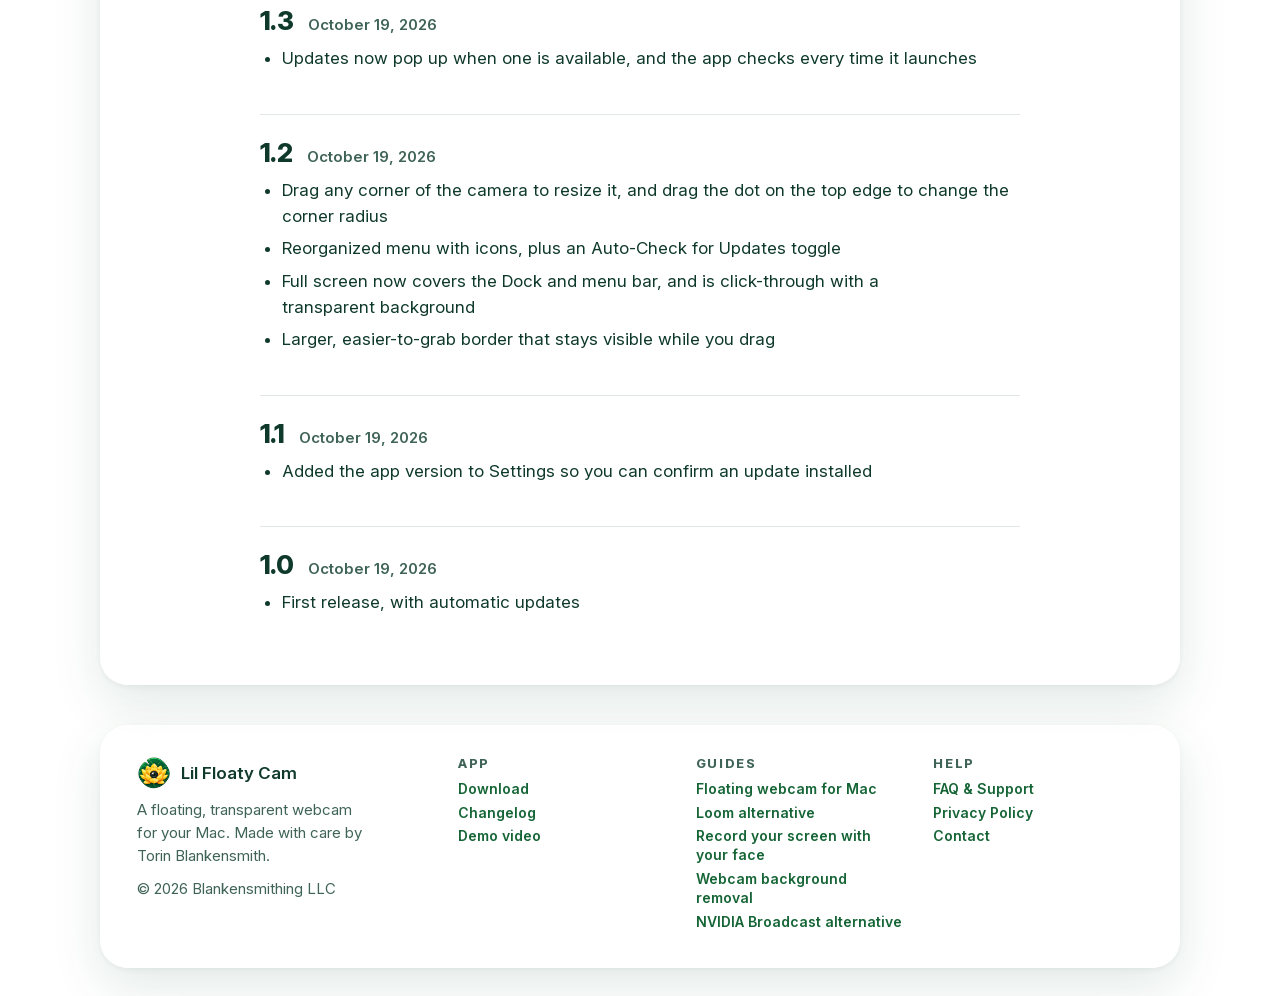
==== commit 98f58f48: "Pills: size text to the container so rows fill edge to edge at every width, no stretching" ====
--- a/changelog/index.html
+++ b/changelog/index.html
@@ -2,7 +2,7 @@
 <html lang="en">
 <head>
 <meta charset="utf-8">
-<meta name="site-version" content="2026-11-04 17:55 UTC">
+<meta name="site-version" content="2026-11-04 18:06 UTC">
 <meta name="viewport" content="width=device-width, initial-scale=1, viewport-fit=cover">
 <title>Changelog · Lil Floaty Cam</title>
 <meta name="description" content="What's new in each Lil Floaty Cam release, the floating webcam with background removal for Mac.">
--- a/assets/site.css
+++ b/assets/site.css
@@ -280,12 +280,27 @@
 
 /* ---------- Use cases + story ---------- */
 
-.chips { display: flex; flex-wrap: wrap; gap: 10px; justify-content: center; list-style: none; padding: 0; margin: 0 0 36px; }
+.chips { display: flex; flex-wrap: wrap; gap: 10px; justify-content: center; list-style: none; padding: 0; margin: 0 0 36px; container-type: inline-size; }
 .chips li {
-  padding: 10px 18px; border-radius: 999px; font-weight: 700;
+  /* Text size follows the container width (cqi), stepping between layouts that fill
+     each row edge to edge: 6/4 on desktop, 4/4/2 and 4/3/3 on tablets, 2 per row on phones.
+     Tuned by measuring the rows at every width; padding is in em so it scales along. */
+  font-size: max(13px, 1.57cqi);
+  padding: 0.59em 1.06em; border-radius: 999px; font-weight: 700;
   background: var(--glass-strong); border: 1px solid var(--glass-line);
   box-shadow: 0 4px 12px rgba(18, 82, 60, 0.06);
 }
+@container (max-width: 859px) { .chips li { font-size: 2.18cqi; } }
+@container (max-width: 799px) { .chips li { font-size: min(18.5px, 2.52cqi); } }
+@container (max-width: 509px) { .chips li { font-size: 3.9cqi; } }
+@container (max-width: 439px) {
+  /* Phones: two per row, pairing a long name with a short one so the text can be bigger */
+  .chips li { font-size: clamp(13px, 4.6cqi, 20px); }
+  .chips li:nth-child(2) { order: 8; } .chips li:nth-child(3) { order: 3; } .chips li:nth-child(4) { order: 10; }
+  .chips li:nth-child(5) { order: 9; } .chips li:nth-child(6) { order: 4; } .chips li:nth-child(7) { order: 6; }
+  .chips li:nth-child(8) { order: 5; } .chips li:nth-child(9) { order: 7; } .chips li:nth-child(10) { order: 2; }
+}
+@media (max-width: 599px) { .chips { gap: 8px; } }
 .story { padding: clamp(26px, 4vw, 44px); max-width: calc(var(--measure) + 88px); margin: 0 auto; }
 .story > * { max-width: var(--measure); margin-left: auto; margin-right: auto; }
 .story p { font-size: 19px; margin-top: 0; margin-bottom: 14px; }
@@ -334,11 +349,7 @@
   p, li { text-wrap: wrap; }
   .story { padding: 26px 20px; }
   .doc .panel { padding: 26px 20px; }
-  /* Pills grow to fill each row, so the block lines up with the panels around it */
-  .chips { gap: 8px; }
-  .chips li { flex: 1 1 auto; text-align: center; padding: 11px 14px; font-size: 15px; }
-}
-@media (max-width: 400px) { .chips li { padding: 10px 10px; font-size: 14px; } }
+}
 
 /* ---------- Footer ---------- */
 
